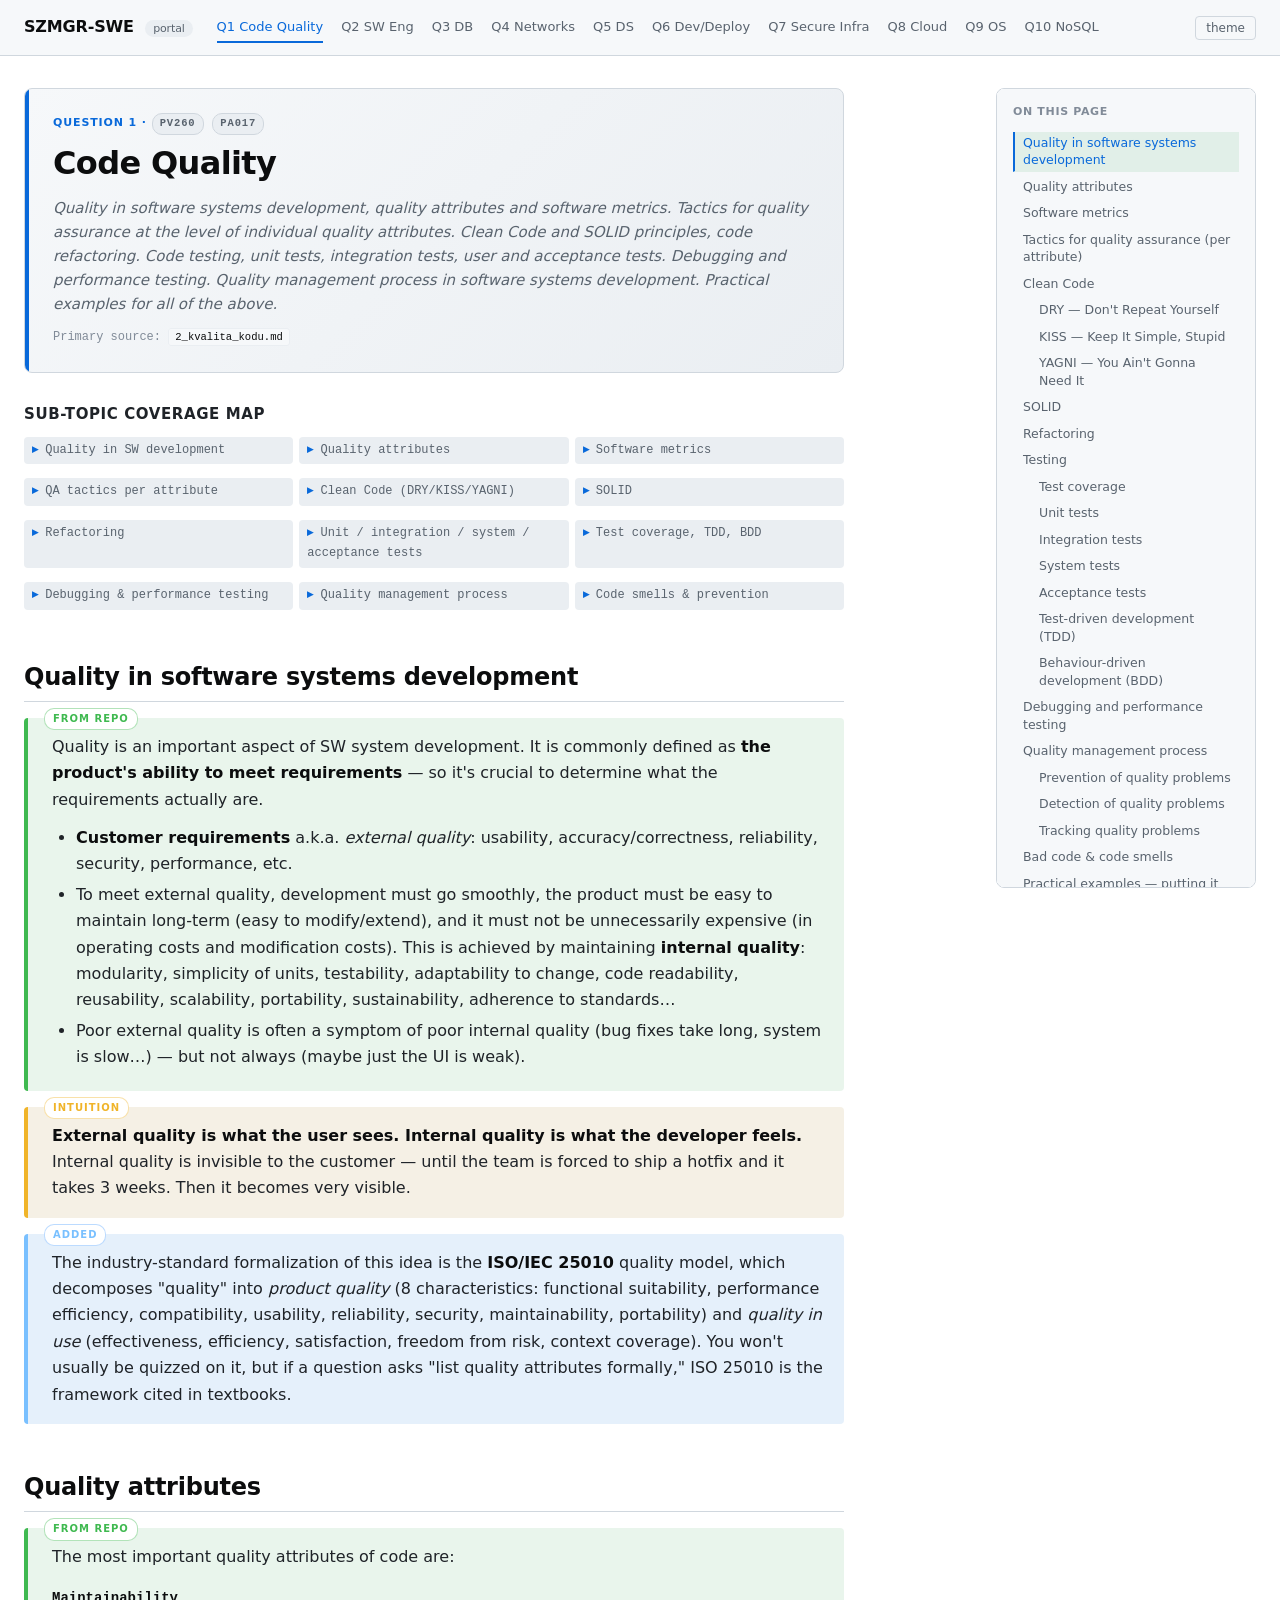
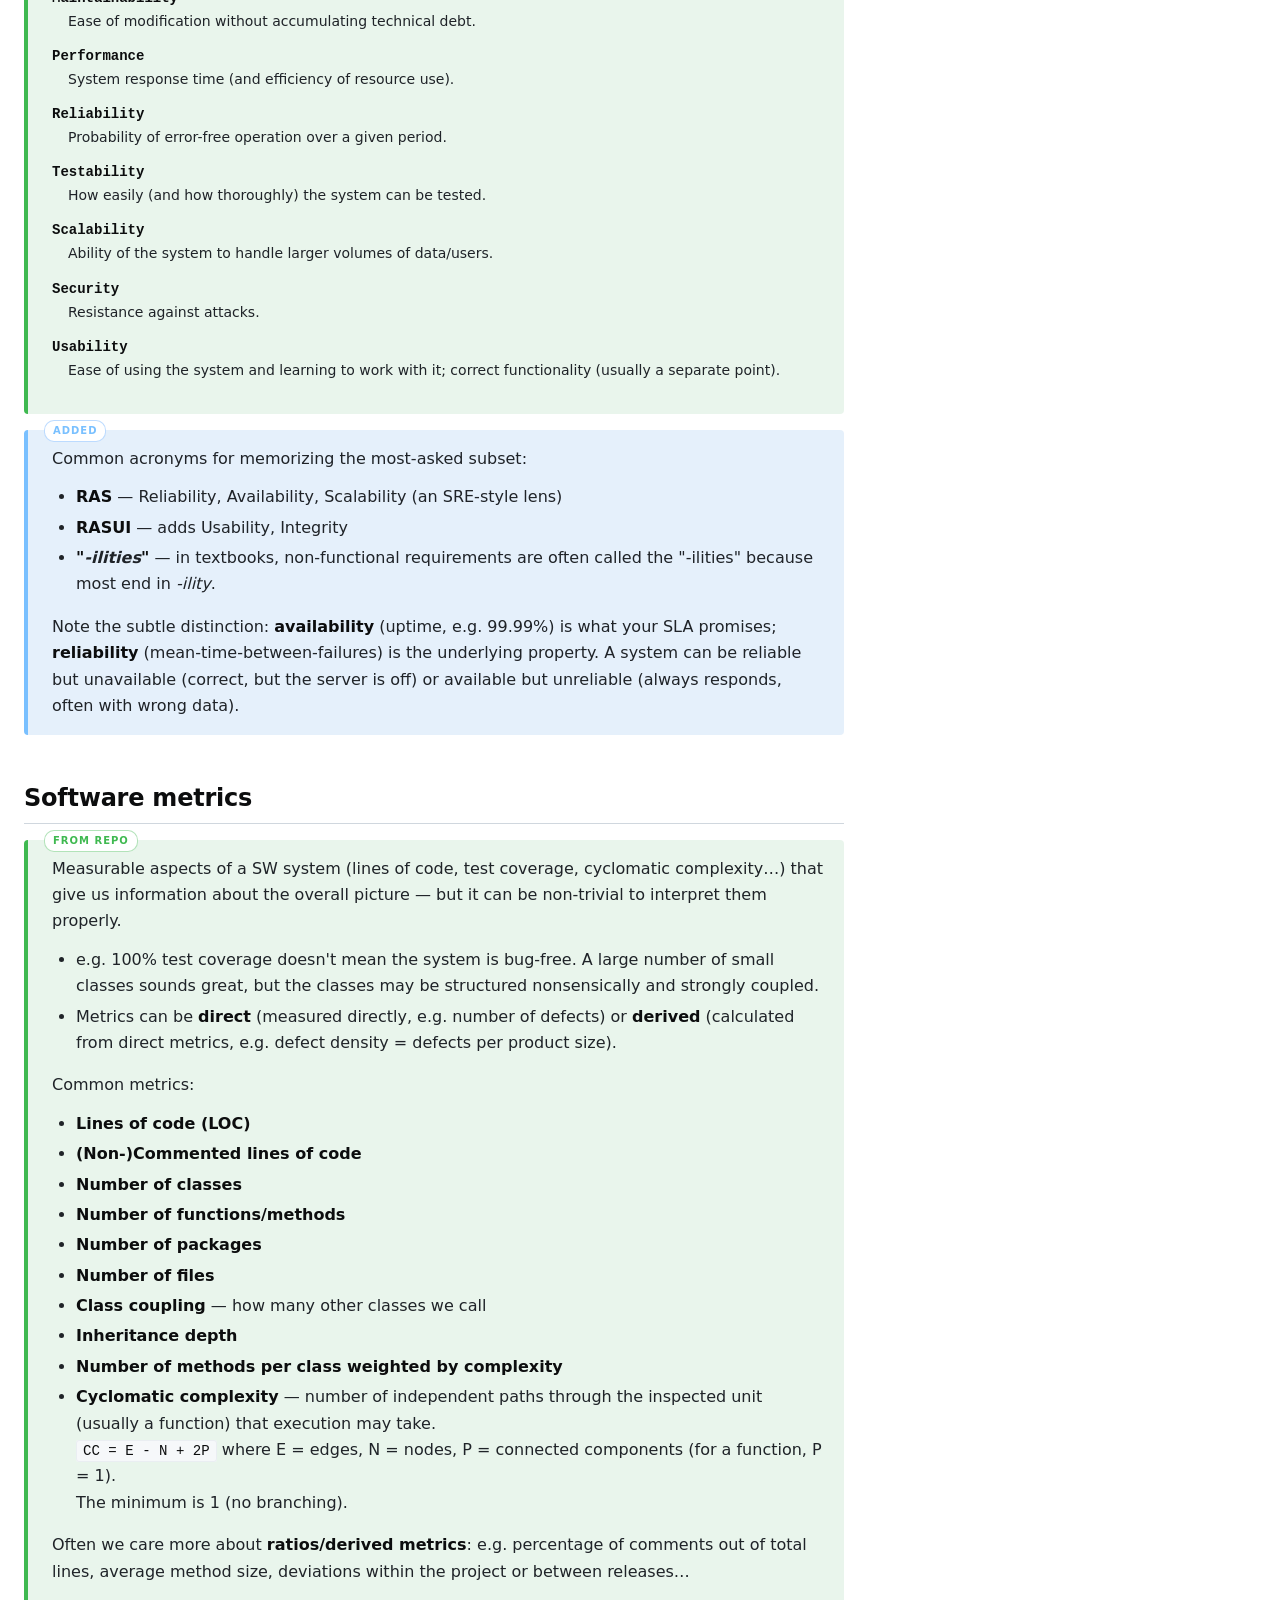
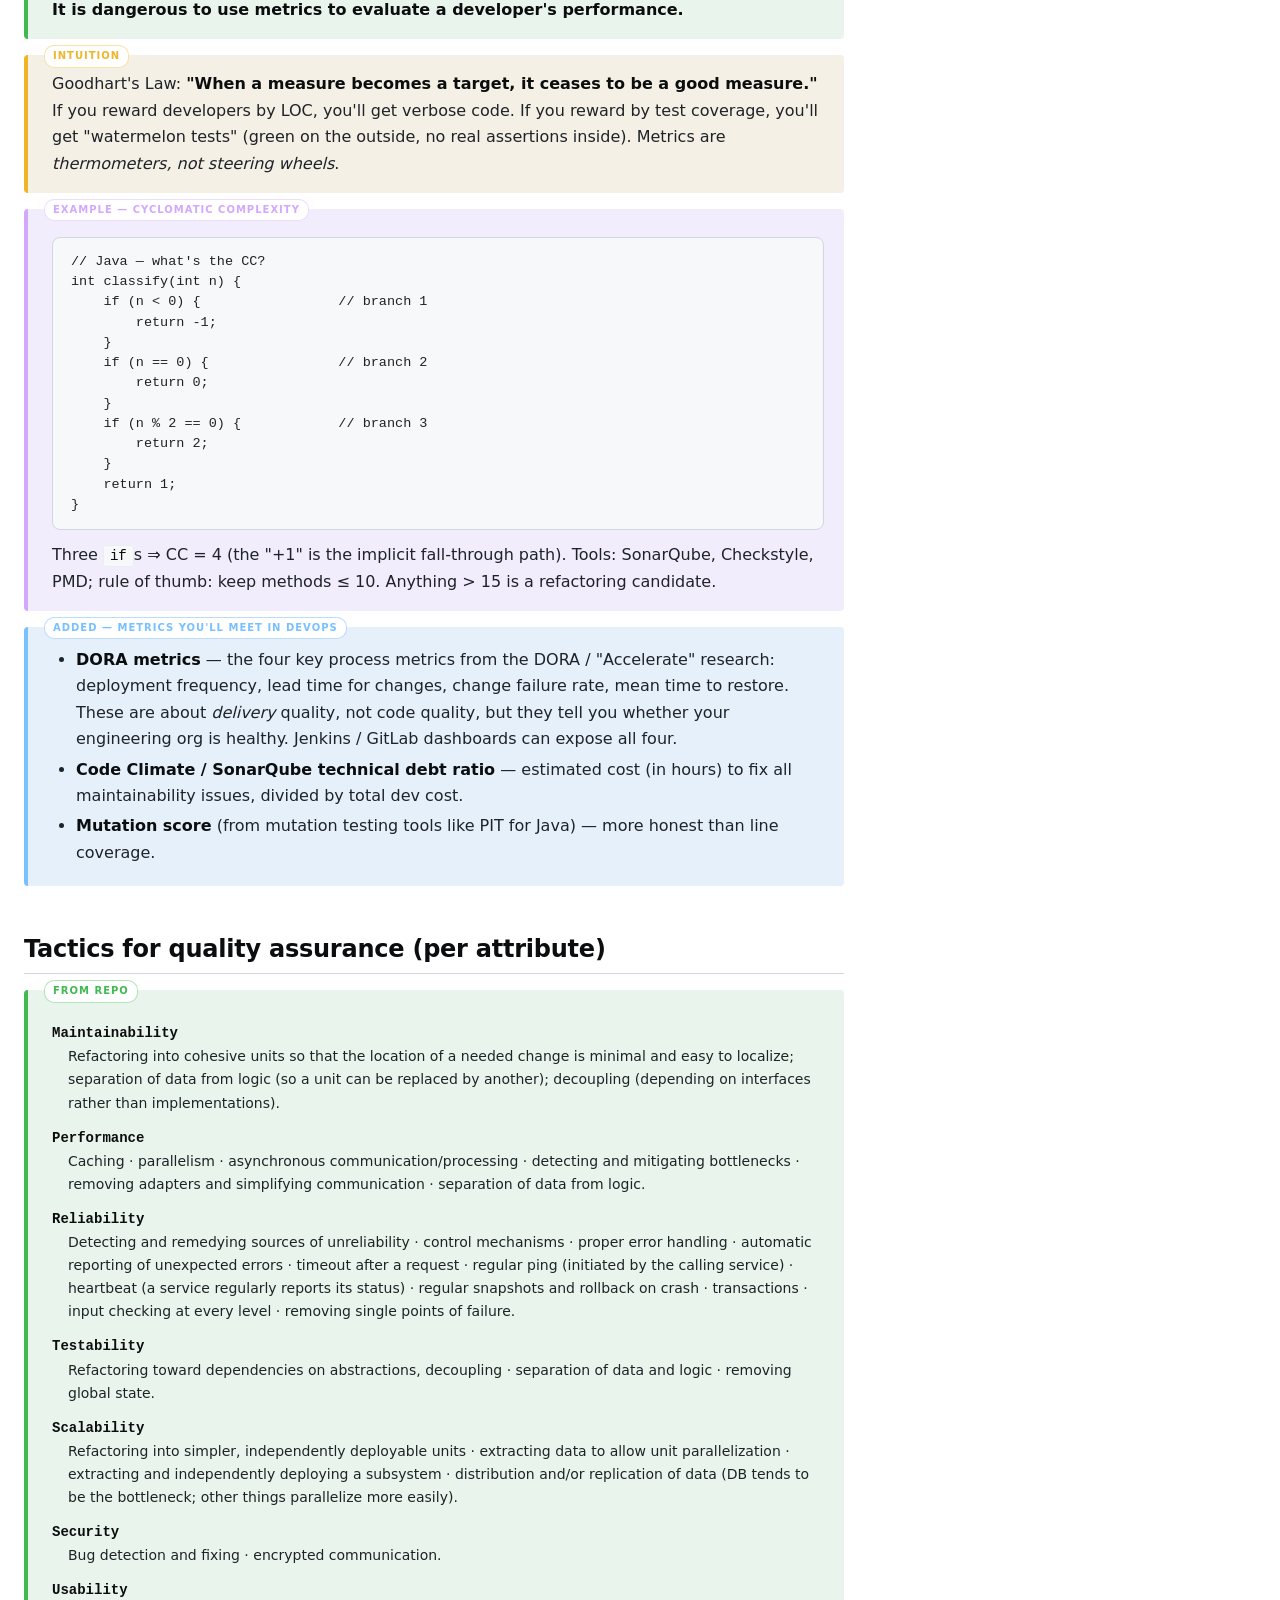
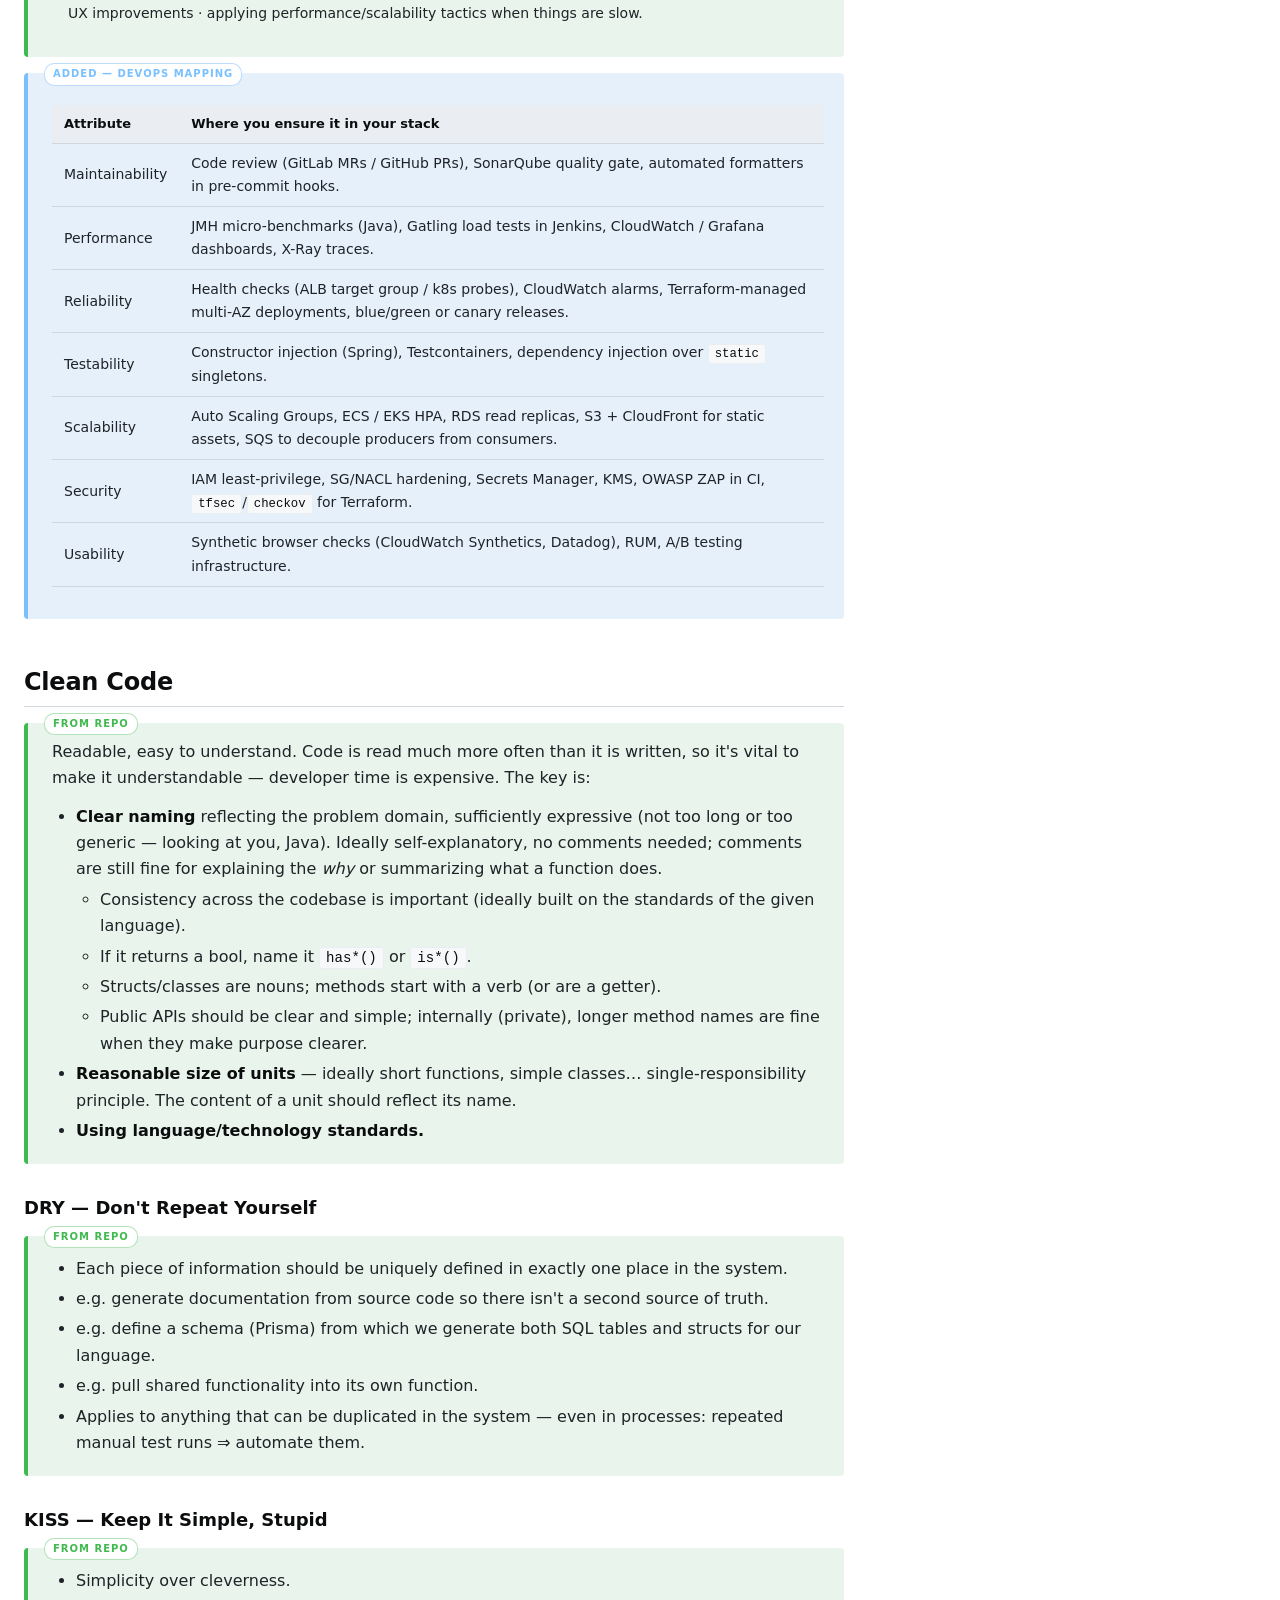
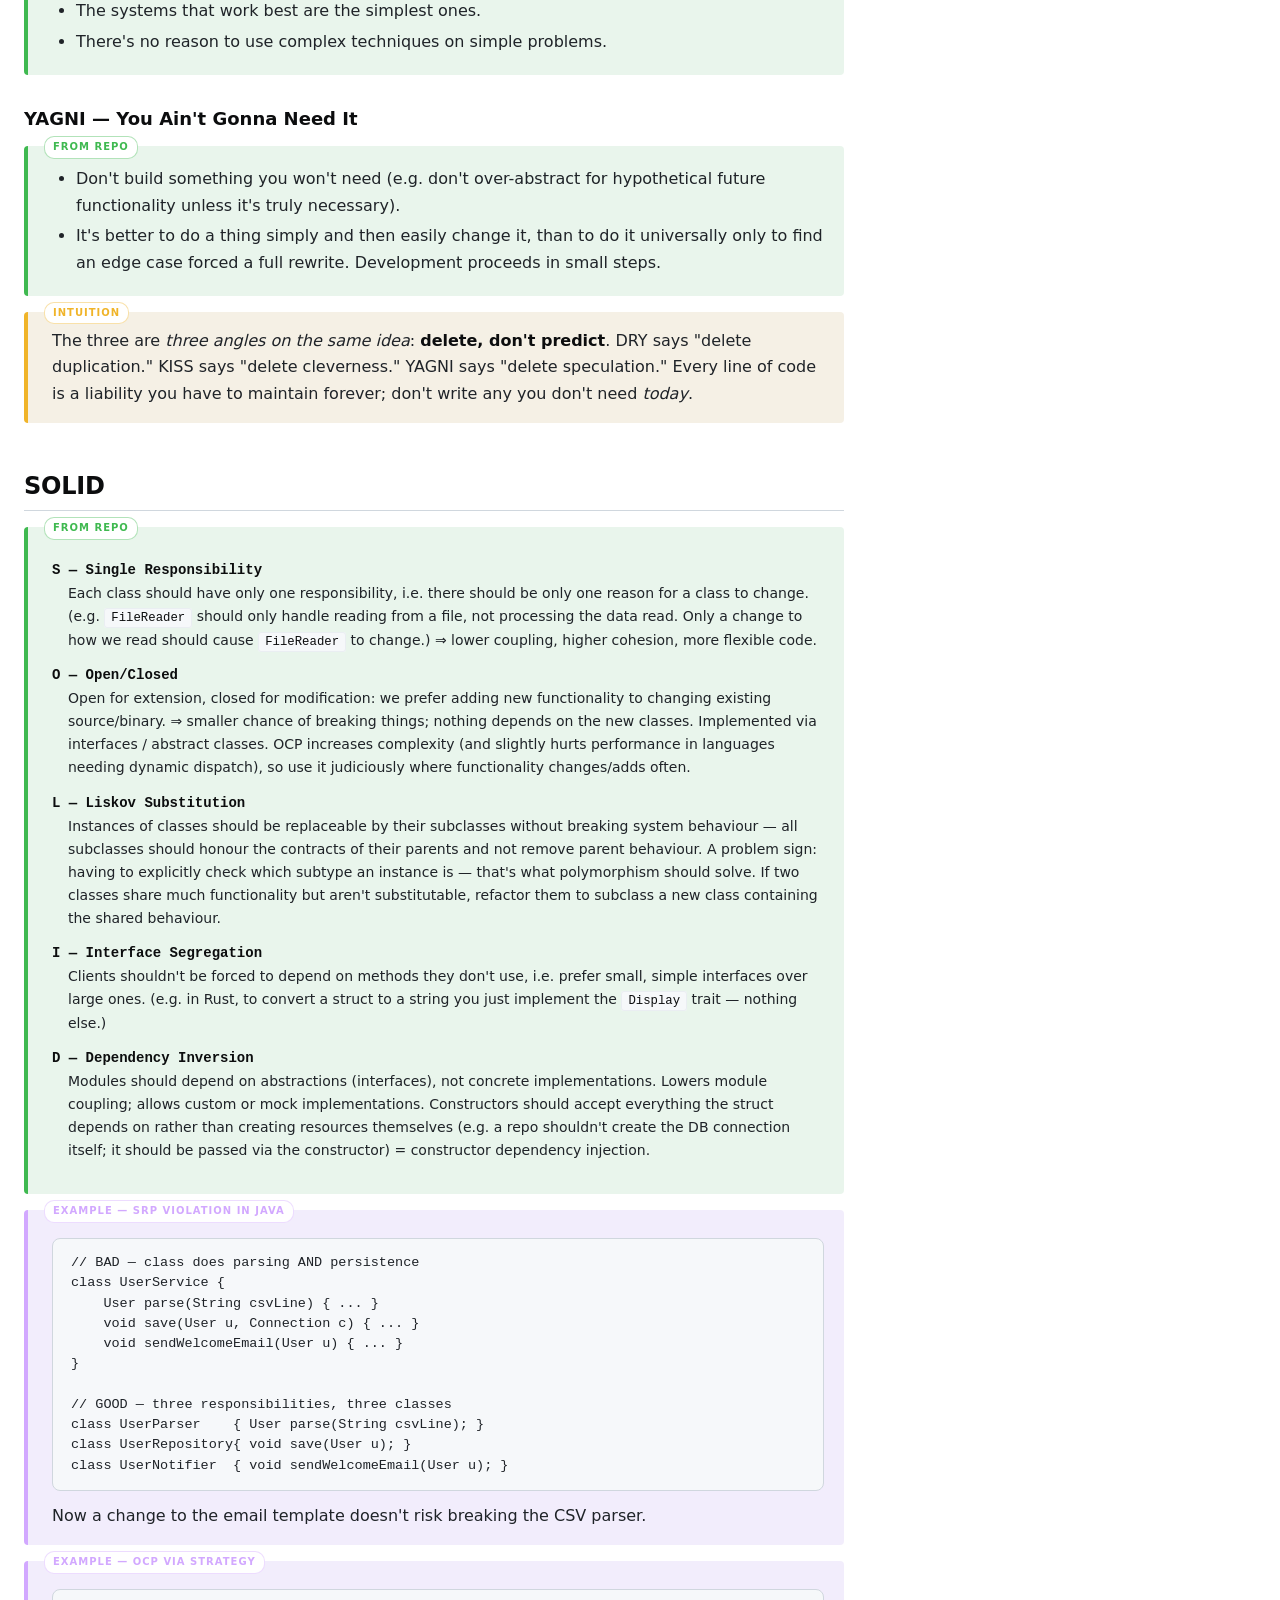
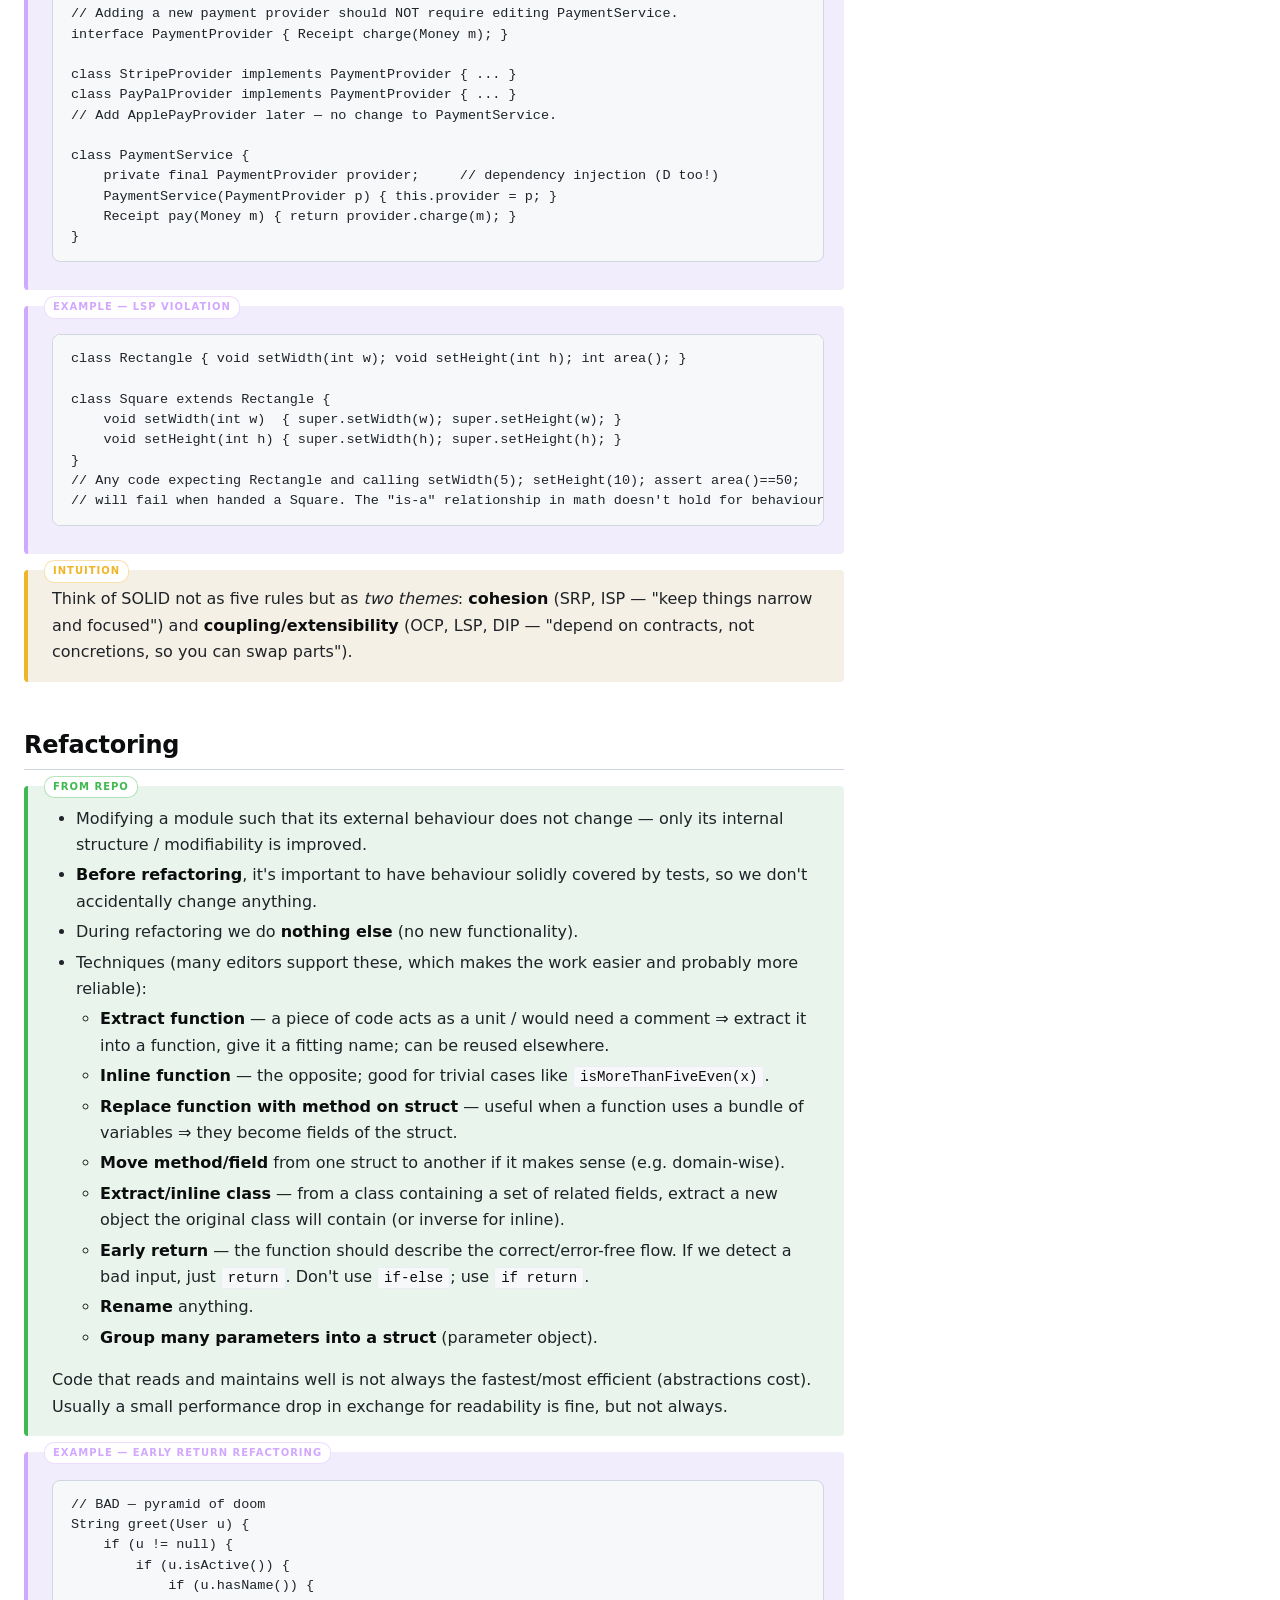
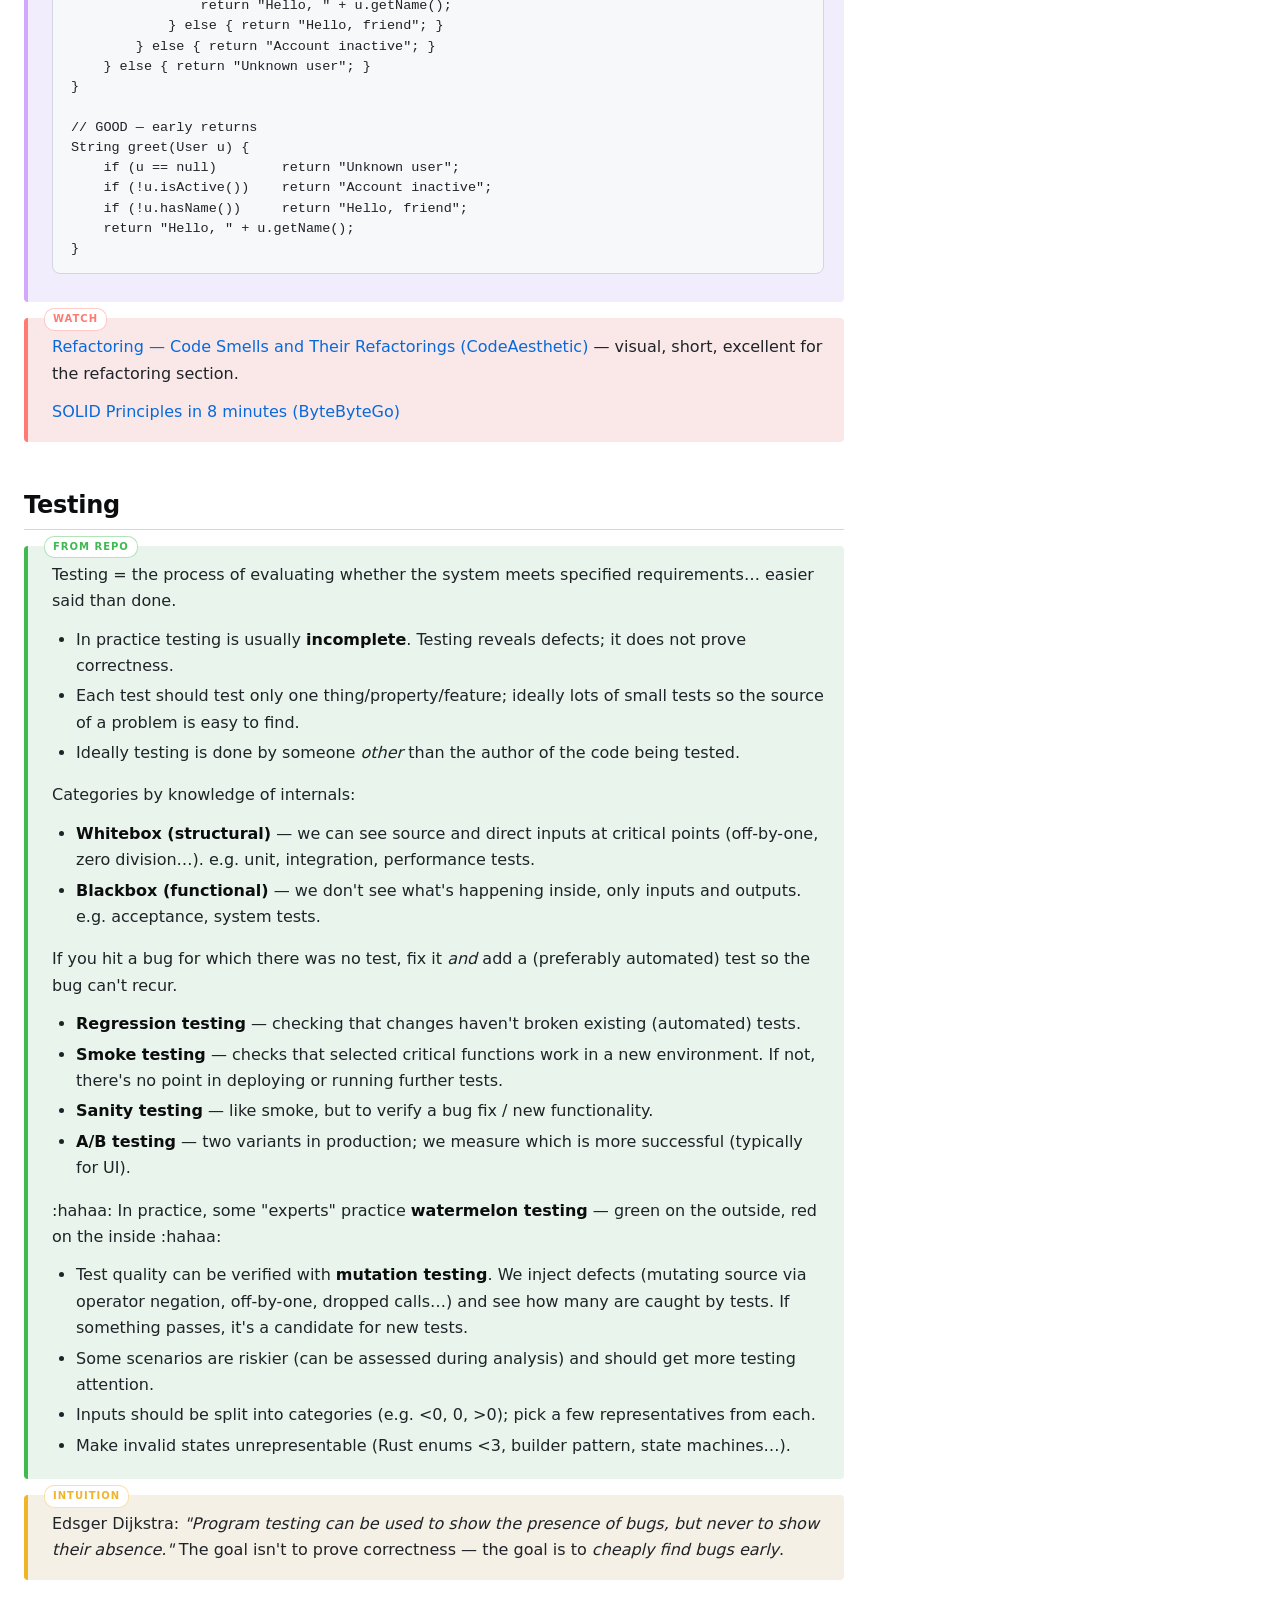
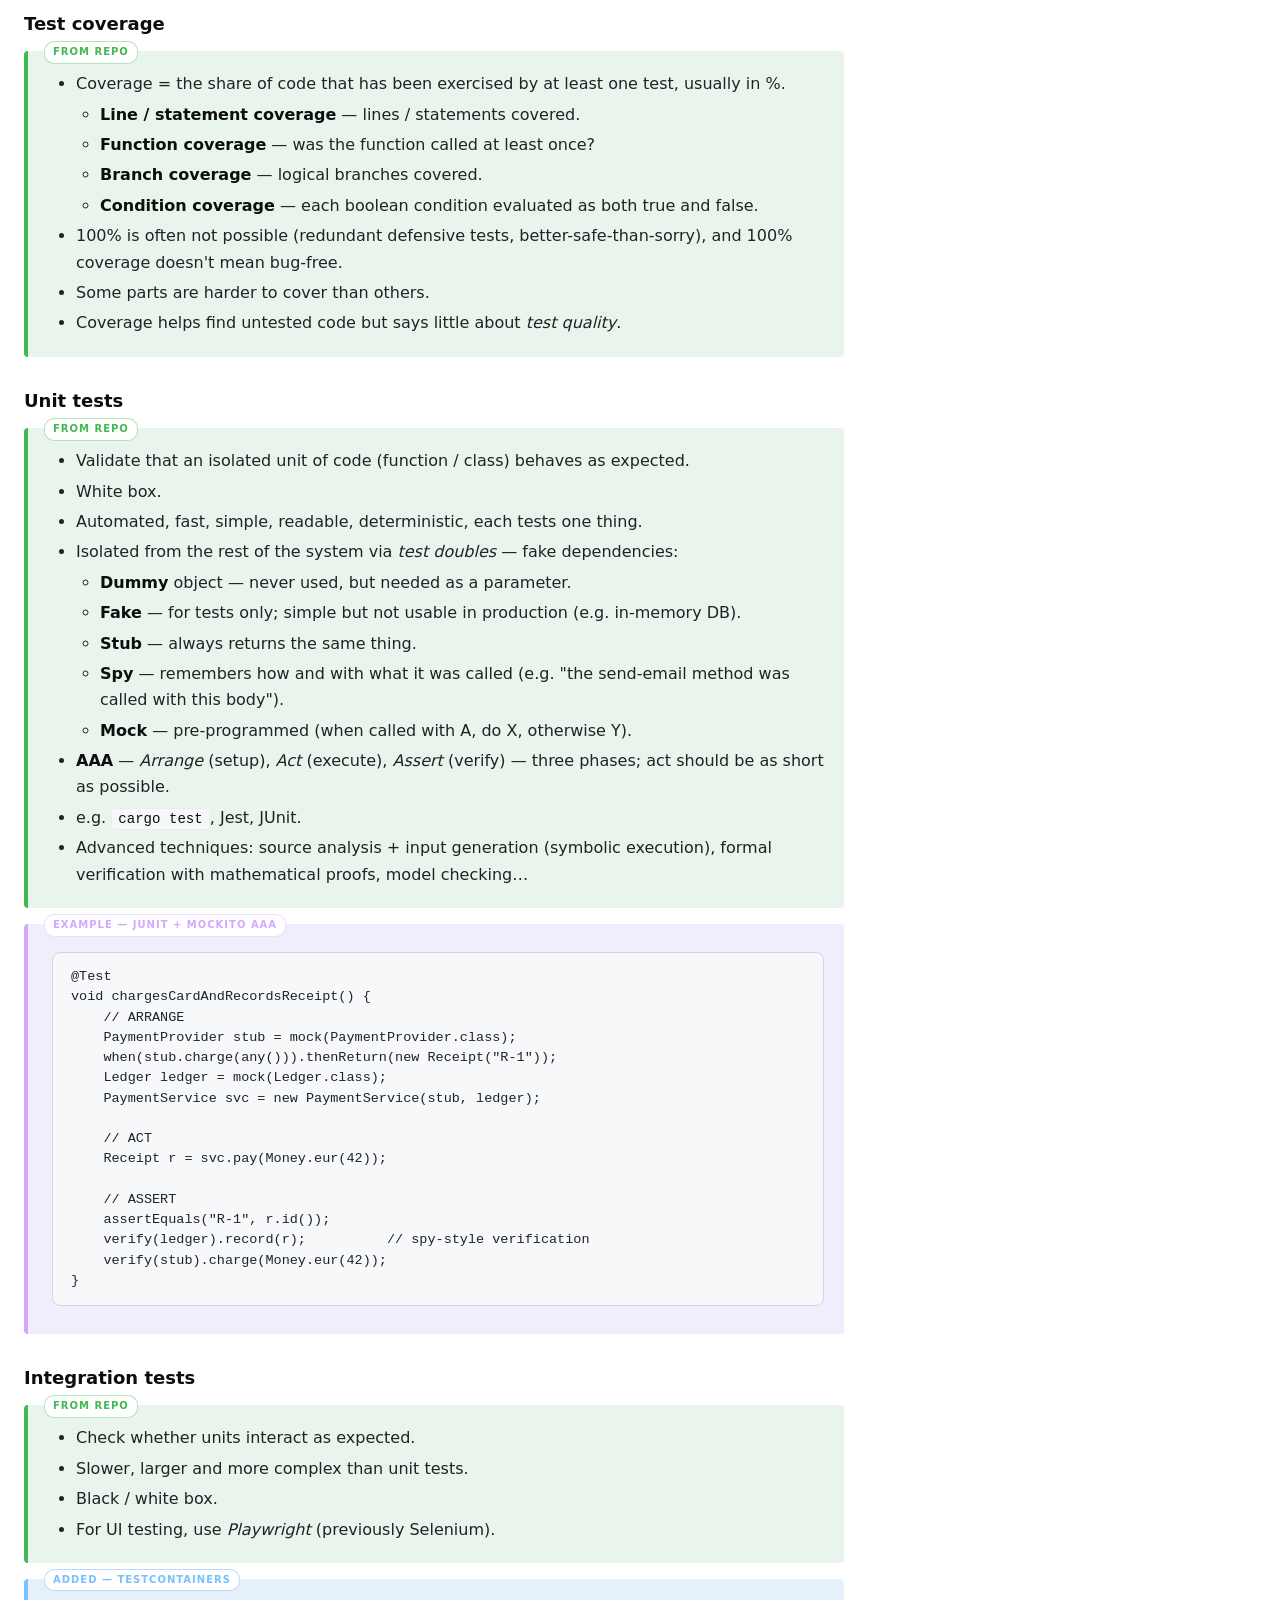
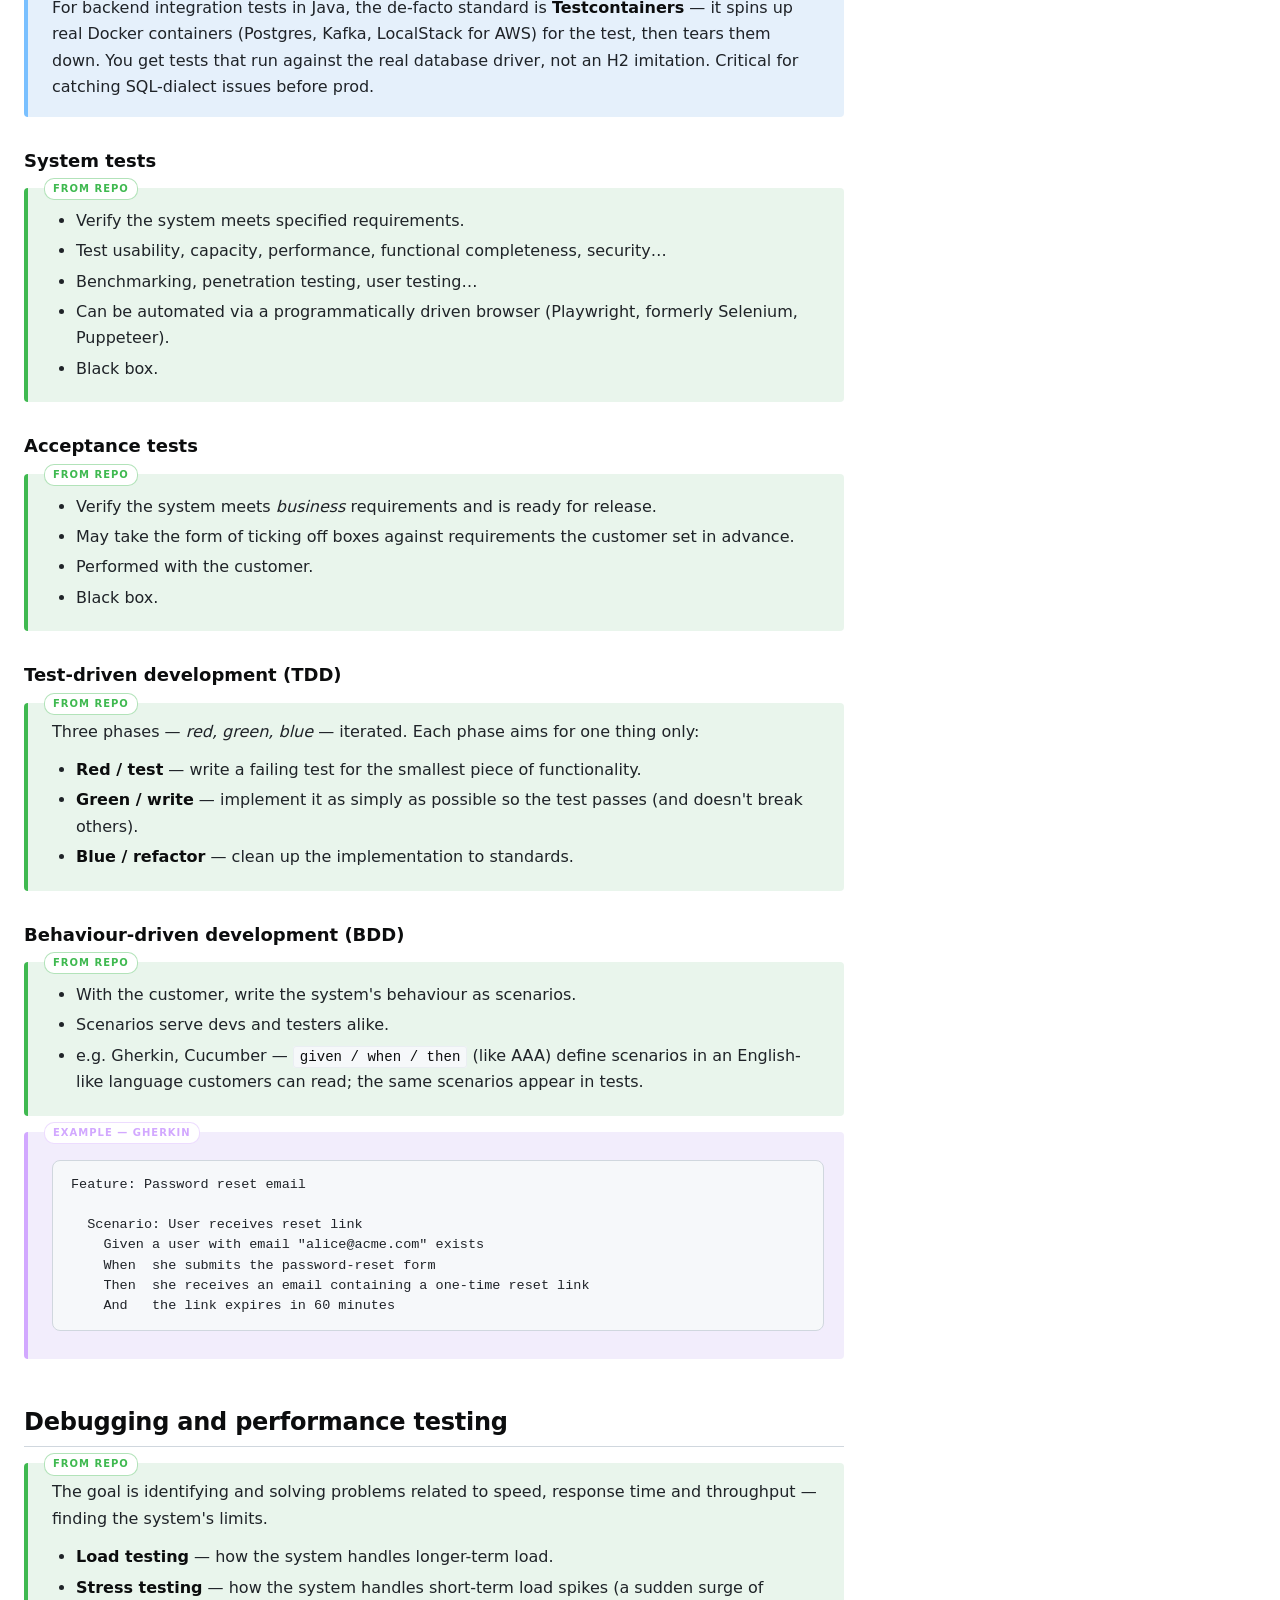
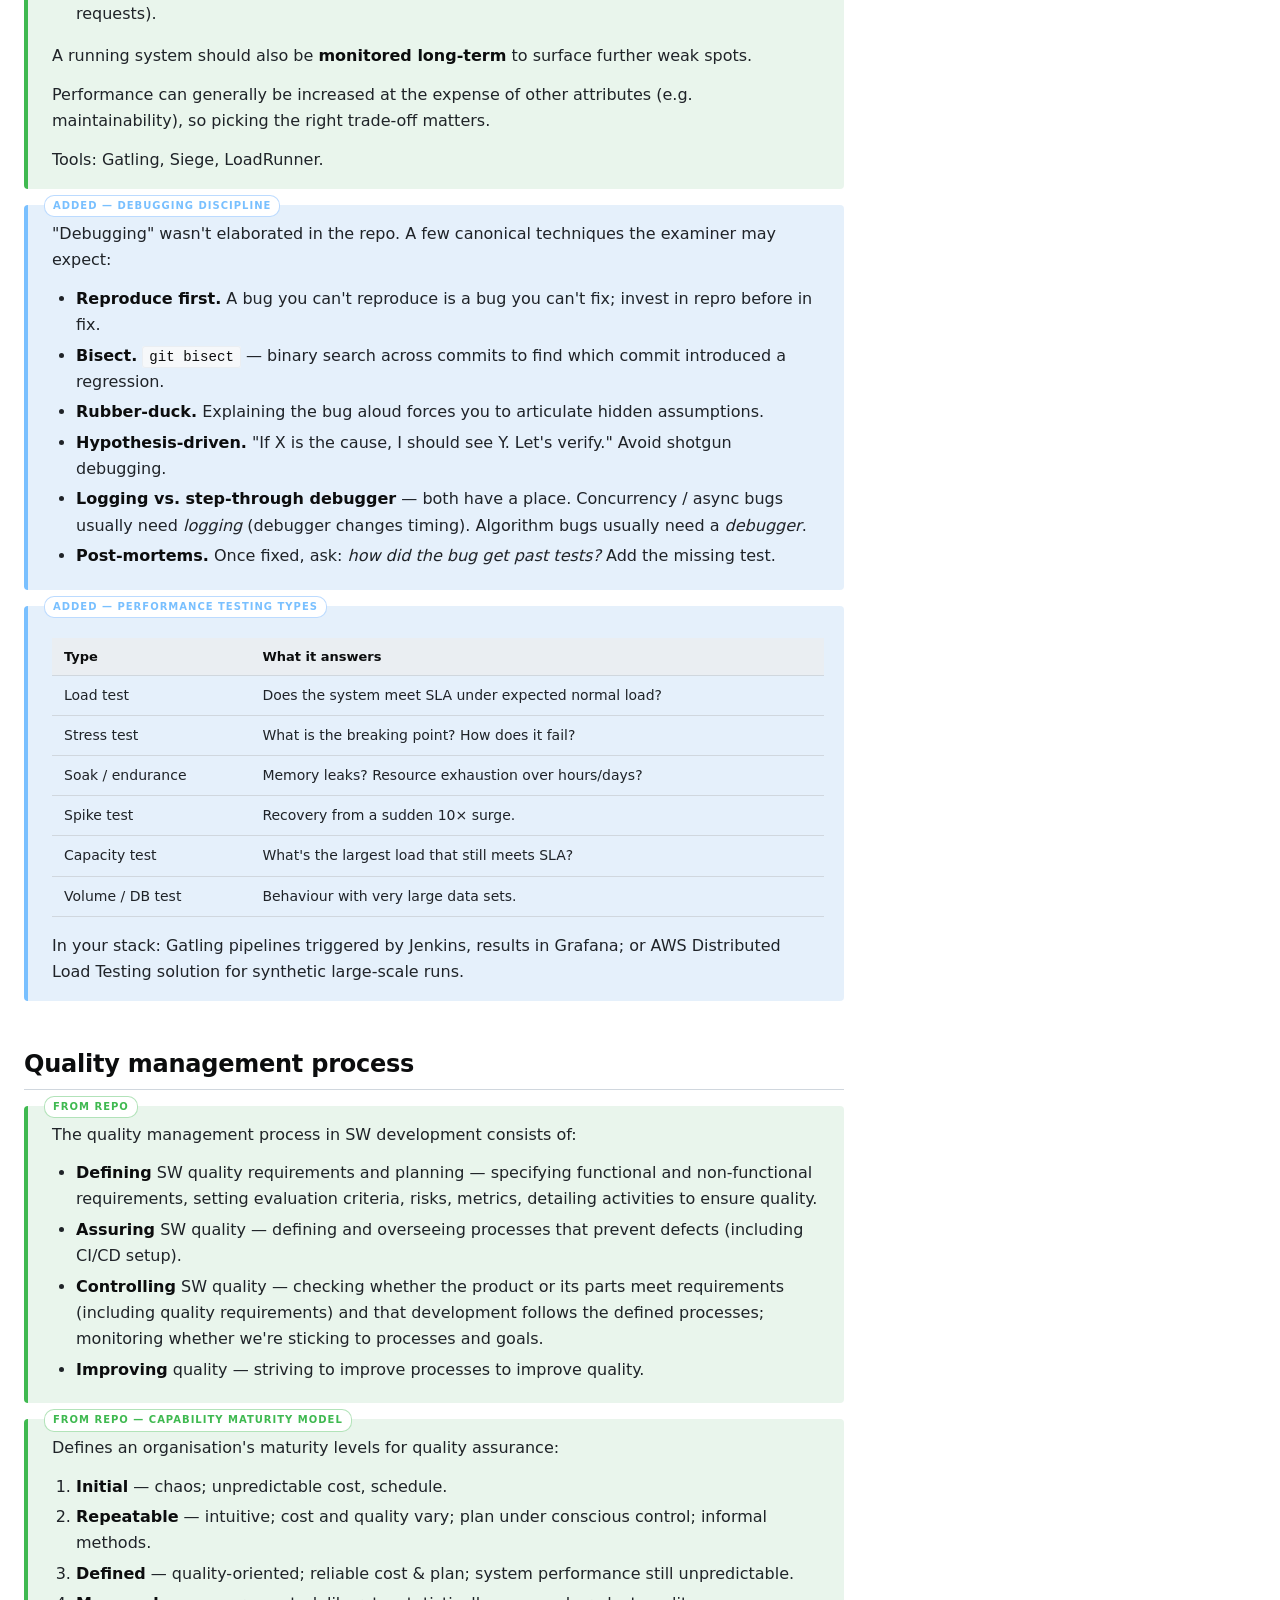
==== 01-code-quality.html @ dc1b9bb8 "Initial portal" ====
<!doctype html>
<html lang="en">
<head>
  <meta charset="utf-8">
  <meta name="viewport" content="width=device-width, initial-scale=1">
  <title>Q1 Code Quality — SZMGR-SWE Portal</title>
  <link rel="stylesheet" href="assets/style.css">
</head>
<body>

<header class="topnav">
  <div class="topnav-inner">
    <a href="index.html" class="brand">SZMGR-SWE <span class="brand-tag">portal</span></a>
    <nav>
      <a href="01-code-quality.html">Q1 Code Quality</a>
      <a href="02-software-engineering.html">Q2 SW Eng</a>
      <a href="03-databases.html">Q3 DB</a>
      <a href="04-networks.html">Q4 Networks</a>
      <a href="05-distributed-systems.html">Q5 DS</a>
      <a href="06-development-deployment.html">Q6 Dev/Deploy</a>
      <a href="07-secure-infrastructure.html">Q7 Secure Infra</a>
      <a href="08-cloud.html">Q8 Cloud</a>
      <a href="09-operating-systems.html">Q9 OS</a>
      <a href="10-nosql.html">Q10 NoSQL</a>
    </nav>
    <button class="theme-toggle" title="Toggle theme">theme</button>
  </div>
</header>

<div class="page">
<main>

<section class="q-hero">
  <div class="q-label">Question 1 &middot; <span class="course-code">PV260</span> <span class="course-code">PA017</span></div>
  <h1>Code Quality</h1>
  <p class="q-text">
    Quality in software systems development, quality attributes and software metrics.
    Tactics for quality assurance at the level of individual quality attributes.
    Clean Code and SOLID principles, code refactoring.
    Code testing, unit tests, integration tests, user and acceptance tests.
    Debugging and performance testing.
    Quality management process in software systems development.
    Practical examples for all of the above.
  </p>
  <div class="q-source">Primary source: <code>2_kvalita_kodu.md</code></div>
</section>

<h4>Sub-topic coverage map</h4>
<ul class="subtopic-list">
  <li>Quality in SW development</li>
  <li>Quality attributes</li>
  <li>Software metrics</li>
  <li>QA tactics per attribute</li>
  <li>Clean Code (DRY/KISS/YAGNI)</li>
  <li>SOLID</li>
  <li>Refactoring</li>
  <li>Unit / integration / system / acceptance tests</li>
  <li>Test coverage, TDD, BDD</li>
  <li>Debugging &amp; performance testing</li>
  <li>Quality management process</li>
  <li>Code smells &amp; prevention</li>
</ul>

<!-- ============================================ -->
<h2>Quality in software systems development</h2>

<div class="block from-repo">
  <span class="block-tag">FROM REPO</span>
  <p>Quality is an important aspect of SW system development. It is commonly defined as <strong>the product's ability to meet requirements</strong> &mdash; so it's crucial to determine what the requirements actually are.</p>
  <ul>
    <li><strong>Customer requirements</strong> a.k.a. <em>external quality</em>: usability, accuracy/correctness, reliability, security, performance, etc.</li>
    <li>To meet external quality, development must go smoothly, the product must be easy to maintain long-term (easy to modify/extend), and it must not be unnecessarily expensive (in operating costs and modification costs). This is achieved by maintaining <strong>internal quality</strong>: modularity, simplicity of units, testability, adaptability to change, code readability, reusability, scalability, portability, sustainability, adherence to standards&hellip;</li>
    <li>Poor external quality is often a symptom of poor internal quality (bug fixes take long, system is slow&hellip;) &mdash; but not always (maybe just the UI is weak).</li>
  </ul>
</div>

<div class="block intuition">
  <span class="block-tag">INTUITION</span>
  <p><strong>External quality is what the user sees. Internal quality is what the developer feels.</strong> Internal quality is invisible to the customer &mdash; until the team is forced to ship a hotfix and it takes 3 weeks. Then it becomes very visible.</p>
</div>

<div class="block added">
  <span class="block-tag">ADDED</span>
  <p>The industry-standard formalization of this idea is the <strong>ISO/IEC 25010</strong> quality model, which decomposes "quality" into <em>product quality</em> (8 characteristics: functional suitability, performance efficiency, compatibility, usability, reliability, security, maintainability, portability) and <em>quality in use</em> (effectiveness, efficiency, satisfaction, freedom from risk, context coverage). You won't usually be quizzed on it, but if a question asks "list quality attributes formally," ISO 25010 is the framework cited in textbooks.</p>
</div>

<!-- ============================================ -->
<h2>Quality attributes</h2>

<div class="block from-repo">
  <span class="block-tag">FROM REPO</span>
  <p>The most important quality attributes of code are:</p>
  <dl class="def-list">
    <dt>Maintainability</dt>
    <dd>Ease of modification without accumulating technical debt.</dd>
    <dt>Performance</dt>
    <dd>System response time (and efficiency of resource use).</dd>
    <dt>Reliability</dt>
    <dd>Probability of error-free operation over a given period.</dd>
    <dt>Testability</dt>
    <dd>How easily (and how thoroughly) the system can be tested.</dd>
    <dt>Scalability</dt>
    <dd>Ability of the system to handle larger volumes of data/users.</dd>
    <dt>Security</dt>
    <dd>Resistance against attacks.</dd>
    <dt>Usability</dt>
    <dd>Ease of using the system and learning to work with it; correct functionality (usually a separate point).</dd>
  </dl>
</div>

<div class="block added">
  <span class="block-tag">ADDED</span>
  <p>Common acronyms for memorizing the most-asked subset:</p>
  <ul>
    <li><strong>RAS</strong> &mdash; Reliability, Availability, Scalability (an SRE-style lens)</li>
    <li><strong>RASUI</strong> &mdash; adds Usability, Integrity</li>
    <li><strong>"<em>-ilities</em>"</strong> &mdash; in textbooks, non-functional requirements are often called the "-ilities" because most end in <em>-ility</em>.</li>
  </ul>
  <p>Note the subtle distinction: <strong>availability</strong> (uptime, e.g. 99.99%) is what your SLA promises; <strong>reliability</strong> (mean-time-between-failures) is the underlying property. A system can be reliable but unavailable (correct, but the server is off) or available but unreliable (always responds, often with wrong data).</p>
</div>

<!-- ============================================ -->
<h2>Software metrics</h2>

<div class="block from-repo">
  <span class="block-tag">FROM REPO</span>
  <p>Measurable aspects of a SW system (lines of code, test coverage, cyclomatic complexity&hellip;) that give us information about the overall picture &mdash; but it can be non-trivial to interpret them properly.</p>
  <ul>
    <li>e.g. 100% test coverage doesn't mean the system is bug-free. A large number of small classes sounds great, but the classes may be structured nonsensically and strongly coupled.</li>
    <li>Metrics can be <strong>direct</strong> (measured directly, e.g. number of defects) or <strong>derived</strong> (calculated from direct metrics, e.g. defect density = defects per product size).</li>
  </ul>
  <p>Common metrics:</p>
  <ul>
    <li><strong>Lines of code (LOC)</strong></li>
    <li><strong>(Non-)Commented lines of code</strong></li>
    <li><strong>Number of classes</strong></li>
    <li><strong>Number of functions/methods</strong></li>
    <li><strong>Number of packages</strong></li>
    <li><strong>Number of files</strong></li>
    <li><strong>Class coupling</strong> &mdash; how many other classes we call</li>
    <li><strong>Inheritance depth</strong></li>
    <li><strong>Number of methods per class weighted by complexity</strong></li>
    <li><strong>Cyclomatic complexity</strong> &mdash; number of independent paths through the inspected unit (usually a function) that execution may take.<br>
      <code>CC = E - N + 2P</code> where E = edges, N = nodes, P = connected components (for a function, P = 1).<br>
      The minimum is 1 (no branching).</li>
  </ul>
  <p>Often we care more about <strong>ratios/derived metrics</strong>: e.g. percentage of comments out of total lines, average method size, deviations within the project or between releases&hellip;</p>
  <p><strong>It is dangerous to use metrics to evaluate a developer's performance.</strong></p>
</div>

<div class="block intuition">
  <span class="block-tag">INTUITION</span>
  <p>Goodhart's Law: <strong>"When a measure becomes a target, it ceases to be a good measure."</strong> If you reward developers by LOC, you'll get verbose code. If you reward by test coverage, you'll get "watermelon tests" (green on the outside, no real assertions inside). Metrics are <em>thermometers, not steering wheels</em>.</p>
</div>

<div class="block example">
  <span class="block-tag">EXAMPLE — cyclomatic complexity</span>
<pre><code>// Java — what's the CC?
int classify(int n) {
    if (n &lt; 0) {                 // branch 1
        return -1;
    }
    if (n == 0) {                // branch 2
        return 0;
    }
    if (n % 2 == 0) {            // branch 3
        return 2;
    }
    return 1;
}
</code></pre>
  <p>Three <code>if</code>s &rArr; CC = 4 (the "+1" is the implicit fall-through path). Tools: SonarQube, Checkstyle, PMD; rule of thumb: keep methods &le; 10. Anything &gt; 15 is a refactoring candidate.</p>
</div>

<div class="block added">
  <span class="block-tag">ADDED — metrics you'll meet in DevOps</span>
  <ul>
    <li><strong>DORA metrics</strong> &mdash; the four key process metrics from the DORA / "Accelerate" research: deployment frequency, lead time for changes, change failure rate, mean time to restore. These are about <em>delivery</em> quality, not code quality, but they tell you whether your engineering org is healthy. Jenkins / GitLab dashboards can expose all four.</li>
    <li><strong>Code Climate / SonarQube technical debt ratio</strong> &mdash; estimated cost (in hours) to fix all maintainability issues, divided by total dev cost.</li>
    <li><strong>Mutation score</strong> (from mutation testing tools like PIT for Java) &mdash; more honest than line coverage.</li>
  </ul>
</div>

<!-- ============================================ -->
<h2>Tactics for quality assurance (per attribute)</h2>

<div class="block from-repo">
  <span class="block-tag">FROM REPO</span>
  <dl class="def-list">
    <dt>Maintainability</dt>
    <dd>Refactoring into cohesive units so that the location of a needed change is minimal and easy to localize; separation of data from logic (so a unit can be replaced by another); decoupling (depending on interfaces rather than implementations).</dd>

    <dt>Performance</dt>
    <dd>
      Caching · parallelism · asynchronous communication/processing · detecting and mitigating bottlenecks · removing adapters and simplifying communication · separation of data from logic.
    </dd>

    <dt>Reliability</dt>
    <dd>
      Detecting and remedying sources of unreliability · control mechanisms · proper error handling · automatic reporting of unexpected errors · timeout after a request · regular ping (initiated by the calling service) · heartbeat (a service regularly reports its status) · regular snapshots and rollback on crash · transactions · input checking at every level · removing single points of failure.
    </dd>

    <dt>Testability</dt>
    <dd>
      Refactoring toward dependencies on abstractions, decoupling · separation of data and logic · removing global state.
    </dd>

    <dt>Scalability</dt>
    <dd>
      Refactoring into simpler, independently deployable units · extracting data to allow unit parallelization · extracting and independently deploying a subsystem · distribution and/or replication of data (DB tends to be the bottleneck; other things parallelize more easily).
    </dd>

    <dt>Security</dt>
    <dd>Bug detection and fixing · encrypted communication.</dd>

    <dt>Usability</dt>
    <dd>UX improvements · applying performance/scalability tactics when things are slow.</dd>
  </dl>
</div>

<div class="block added">
  <span class="block-tag">ADDED — DevOps mapping</span>
  <table>
    <thead><tr><th>Attribute</th><th>Where you ensure it in your stack</th></tr></thead>
    <tbody>
      <tr><td>Maintainability</td><td>Code review (GitLab MRs / GitHub PRs), SonarQube quality gate, automated formatters in pre-commit hooks.</td></tr>
      <tr><td>Performance</td><td>JMH micro-benchmarks (Java), Gatling load tests in Jenkins, CloudWatch / Grafana dashboards, X-Ray traces.</td></tr>
      <tr><td>Reliability</td><td>Health checks (ALB target group / k8s probes), CloudWatch alarms, Terraform-managed multi-AZ deployments, blue/green or canary releases.</td></tr>
      <tr><td>Testability</td><td>Constructor injection (Spring), Testcontainers, dependency injection over <code>static</code> singletons.</td></tr>
      <tr><td>Scalability</td><td>Auto Scaling Groups, ECS / EKS HPA, RDS read replicas, S3 + CloudFront for static assets, SQS to decouple producers from consumers.</td></tr>
      <tr><td>Security</td><td>IAM least-privilege, SG/NACL hardening, Secrets Manager, KMS, OWASP ZAP in CI, <code>tfsec</code>/<code>checkov</code> for Terraform.</td></tr>
      <tr><td>Usability</td><td>Synthetic browser checks (CloudWatch Synthetics, Datadog), RUM, A/B testing infrastructure.</td></tr>
    </tbody>
  </table>
</div>

<!-- ============================================ -->
<h2>Clean Code</h2>

<div class="block from-repo">
  <span class="block-tag">FROM REPO</span>
  <p>Readable, easy to understand. Code is read much more often than it is written, so it's vital to make it understandable &mdash; developer time is expensive. The key is:</p>
  <ul>
    <li><strong>Clear naming</strong> reflecting the problem domain, sufficiently expressive (not too long or too generic &mdash; looking at you, Java). Ideally self-explanatory, no comments needed; comments are still fine for explaining the <em>why</em> or summarizing what a function does.
      <ul>
        <li>Consistency across the codebase is important (ideally built on the standards of the given language).</li>
        <li>If it returns a bool, name it <code>has*()</code> or <code>is*()</code>.</li>
        <li>Structs/classes are nouns; methods start with a verb (or are a getter).</li>
        <li>Public APIs should be clear and simple; internally (private), longer method names are fine when they make purpose clearer.</li>
      </ul>
    </li>
    <li><strong>Reasonable size of units</strong> &mdash; ideally short functions, simple classes&hellip; single-responsibility principle. The content of a unit should reflect its name.</li>
    <li><strong>Using language/technology standards.</strong></li>
  </ul>
</div>

<h3>DRY — Don't Repeat Yourself</h3>

<div class="block from-repo">
  <span class="block-tag">FROM REPO</span>
  <ul>
    <li>Each piece of information should be uniquely defined in exactly one place in the system.</li>
    <li>e.g. generate documentation from source code so there isn't a second source of truth.</li>
    <li>e.g. define a schema (Prisma) from which we generate both SQL tables and structs for our language.</li>
    <li>e.g. pull shared functionality into its own function.</li>
    <li>Applies to anything that can be duplicated in the system &mdash; even in processes: repeated manual test runs ⇒ automate them.</li>
  </ul>
</div>

<h3>KISS — Keep It Simple, Stupid</h3>

<div class="block from-repo">
  <span class="block-tag">FROM REPO</span>
  <ul>
    <li>Simplicity over cleverness.</li>
    <li>The systems that work best are the simplest ones.</li>
    <li>There's no reason to use complex techniques on simple problems.</li>
  </ul>
</div>

<h3>YAGNI — You Ain't Gonna Need It</h3>

<div class="block from-repo">
  <span class="block-tag">FROM REPO</span>
  <ul>
    <li>Don't build something you won't need (e.g. don't over-abstract for hypothetical future functionality unless it's truly necessary).</li>
    <li>It's better to do a thing simply and then easily change it, than to do it universally only to find an edge case forced a full rewrite. Development proceeds in small steps.</li>
  </ul>
</div>

<div class="block intuition">
  <span class="block-tag">INTUITION</span>
  <p>The three are <em>three angles on the same idea</em>: <strong>delete, don't predict</strong>. DRY says "delete duplication." KISS says "delete cleverness." YAGNI says "delete speculation." Every line of code is a liability you have to maintain forever; don't write any you don't need <em>today</em>.</p>
</div>

<!-- ============================================ -->
<h2>SOLID</h2>

<div class="block from-repo">
  <span class="block-tag">FROM REPO</span>
  <dl class="def-list">
    <dt>S — Single Responsibility</dt>
    <dd>Each class should have only one responsibility, i.e. there should be only one reason for a class to change. (e.g. <code>FileReader</code> should only handle reading from a file, not processing the data read. Only a change to how we read should cause <code>FileReader</code> to change.) ⇒ lower coupling, higher cohesion, more flexible code.</dd>

    <dt>O — Open/Closed</dt>
    <dd>Open for extension, closed for modification: we prefer adding new functionality to changing existing source/binary. ⇒ smaller chance of breaking things; nothing depends on the new classes. Implemented via interfaces / abstract classes. OCP increases complexity (and slightly hurts performance in languages needing dynamic dispatch), so use it judiciously where functionality changes/adds often.</dd>

    <dt>L — Liskov Substitution</dt>
    <dd>Instances of classes should be replaceable by their subclasses without breaking system behaviour &mdash; all subclasses should honour the contracts of their parents and not remove parent behaviour. A problem sign: having to explicitly check which subtype an instance is &mdash; that's what polymorphism should solve. If two classes share much functionality but aren't substitutable, refactor them to subclass a new class containing the shared behaviour.</dd>

    <dt>I — Interface Segregation</dt>
    <dd>Clients shouldn't be forced to depend on methods they don't use, i.e. prefer small, simple interfaces over large ones. (e.g. in Rust, to convert a struct to a string you just implement the <code>Display</code> trait &mdash; nothing else.)</dd>

    <dt>D — Dependency Inversion</dt>
    <dd>Modules should depend on abstractions (interfaces), not concrete implementations. Lowers module coupling; allows custom or mock implementations. Constructors should accept everything the struct depends on rather than creating resources themselves (e.g. a repo shouldn't create the DB connection itself; it should be passed via the constructor) = constructor dependency injection.</dd>
  </dl>
</div>

<div class="block example">
  <span class="block-tag">EXAMPLE — SRP violation in Java</span>
<pre><code>// BAD — class does parsing AND persistence
class UserService {
    User parse(String csvLine) { ... }
    void save(User u, Connection c) { ... }
    void sendWelcomeEmail(User u) { ... }
}

// GOOD — three responsibilities, three classes
class UserParser    { User parse(String csvLine); }
class UserRepository{ void save(User u); }
class UserNotifier  { void sendWelcomeEmail(User u); }
</code></pre>
  <p>Now a change to the email template doesn't risk breaking the CSV parser.</p>
</div>

<div class="block example">
  <span class="block-tag">EXAMPLE — OCP via Strategy</span>
<pre><code>// Adding a new payment provider should NOT require editing PaymentService.
interface PaymentProvider { Receipt charge(Money m); }

class StripeProvider implements PaymentProvider { ... }
class PayPalProvider implements PaymentProvider { ... }
// Add ApplePayProvider later — no change to PaymentService.

class PaymentService {
    private final PaymentProvider provider;     // dependency injection (D too!)
    PaymentService(PaymentProvider p) { this.provider = p; }
    Receipt pay(Money m) { return provider.charge(m); }
}
</code></pre>
</div>

<div class="block example">
  <span class="block-tag">EXAMPLE — LSP violation</span>
<pre><code>class Rectangle { void setWidth(int w); void setHeight(int h); int area(); }

class Square extends Rectangle {
    void setWidth(int w)  { super.setWidth(w); super.setHeight(w); }
    void setHeight(int h) { super.setWidth(h); super.setHeight(h); }
}
// Any code expecting Rectangle and calling setWidth(5); setHeight(10); assert area()==50;
// will fail when handed a Square. The "is-a" relationship in math doesn't hold for behaviour.
</code></pre>
</div>

<div class="block intuition">
  <span class="block-tag">INTUITION</span>
  <p>Think of SOLID not as five rules but as <em>two themes</em>: <strong>cohesion</strong> (SRP, ISP &mdash; "keep things narrow and focused") and <strong>coupling/extensibility</strong> (OCP, LSP, DIP &mdash; "depend on contracts, not concretions, so you can swap parts").</p>
</div>

<!-- ============================================ -->
<h2>Refactoring</h2>

<div class="block from-repo">
  <span class="block-tag">FROM REPO</span>
  <ul>
    <li>Modifying a module such that its external behaviour does not change &mdash; only its internal structure / modifiability is improved.</li>
    <li><strong>Before refactoring</strong>, it's important to have behaviour solidly covered by tests, so we don't accidentally change anything.</li>
    <li>During refactoring we do <strong>nothing else</strong> (no new functionality).</li>
    <li>Techniques (many editors support these, which makes the work easier and probably more reliable):
      <ul>
        <li><strong>Extract function</strong> &mdash; a piece of code acts as a unit / would need a comment ⇒ extract it into a function, give it a fitting name; can be reused elsewhere.</li>
        <li><strong>Inline function</strong> &mdash; the opposite; good for trivial cases like <code>isMoreThanFiveEven(x)</code>.</li>
        <li><strong>Replace function with method on struct</strong> &mdash; useful when a function uses a bundle of variables ⇒ they become fields of the struct.</li>
        <li><strong>Move method/field</strong> from one struct to another if it makes sense (e.g. domain-wise).</li>
        <li><strong>Extract/inline class</strong> &mdash; from a class containing a set of related fields, extract a new object the original class will contain (or inverse for inline).</li>
        <li><strong>Early return</strong> &mdash; the function should describe the correct/error-free flow. If we detect a bad input, just <code>return</code>. Don't use <code>if-else</code>; use <code>if return</code>.</li>
        <li><strong>Rename</strong> anything.</li>
        <li><strong>Group many parameters into a struct</strong> (parameter object).</li>
      </ul>
    </li>
  </ul>
  <p>Code that reads and maintains well is not always the fastest/most efficient (abstractions cost). Usually a small performance drop in exchange for readability is fine, but not always.</p>
</div>

<div class="block example">
  <span class="block-tag">EXAMPLE — Early return refactoring</span>
<pre><code>// BAD — pyramid of doom
String greet(User u) {
    if (u != null) {
        if (u.isActive()) {
            if (u.hasName()) {
                return "Hello, " + u.getName();
            } else { return "Hello, friend"; }
        } else { return "Account inactive"; }
    } else { return "Unknown user"; }
}

// GOOD — early returns
String greet(User u) {
    if (u == null)        return "Unknown user";
    if (!u.isActive())    return "Account inactive";
    if (!u.hasName())     return "Hello, friend";
    return "Hello, " + u.getName();
}
</code></pre>
</div>

<div class="block watch">
  <span class="block-tag">WATCH</span>
  <p><a href="https://www.youtube.com/watch?v=DC-pQPq0acs" target="_blank">Refactoring &mdash; Code Smells and Their Refactorings (CodeAesthetic)</a> &mdash; visual, short, excellent for the refactoring section.</p>
  <p><a href="https://www.youtube.com/watch?v=tMW08JkFrBA" target="_blank">SOLID Principles in 8 minutes (ByteByteGo)</a></p>
</div>

<!-- ============================================ -->
<h2>Testing</h2>

<div class="block from-repo">
  <span class="block-tag">FROM REPO</span>
  <p>Testing = the process of evaluating whether the system meets specified requirements&hellip; easier said than done.</p>
  <ul>
    <li>In practice testing is usually <strong>incomplete</strong>. Testing reveals defects; it does not prove correctness.</li>
    <li>Each test should test only one thing/property/feature; ideally lots of small tests so the source of a problem is easy to find.</li>
    <li>Ideally testing is done by someone <em>other</em> than the author of the code being tested.</li>
  </ul>
  <p>Categories by knowledge of internals:</p>
  <ul>
    <li><strong>Whitebox (structural)</strong> &mdash; we can see source and direct inputs at critical points (off-by-one, zero division&hellip;). e.g. unit, integration, performance tests.</li>
    <li><strong>Blackbox (functional)</strong> &mdash; we don't see what's happening inside, only inputs and outputs. e.g. acceptance, system tests.</li>
  </ul>
  <p>If you hit a bug for which there was no test, fix it <em>and</em> add a (preferably automated) test so the bug can't recur.</p>
  <ul>
    <li><strong>Regression testing</strong> &mdash; checking that changes haven't broken existing (automated) tests.</li>
    <li><strong>Smoke testing</strong> &mdash; checks that selected critical functions work in a new environment. If not, there's no point in deploying or running further tests.</li>
    <li><strong>Sanity testing</strong> &mdash; like smoke, but to verify a bug fix / new functionality.</li>
    <li><strong>A/B testing</strong> &mdash; two variants in production; we measure which is more successful (typically for UI).</li>
  </ul>
  <p>:hahaa: In practice, some "experts" practice <strong>watermelon testing</strong> &mdash; green on the outside, red on the inside :hahaa:</p>
  <ul>
    <li>Test quality can be verified with <strong>mutation testing</strong>. We inject defects (mutating source via operator negation, off-by-one, dropped calls&hellip;) and see how many are caught by tests. If something passes, it's a candidate for new tests.</li>
    <li>Some scenarios are riskier (can be assessed during analysis) and should get more testing attention.</li>
    <li>Inputs should be split into categories (e.g. &lt;0, 0, &gt;0); pick a few representatives from each.</li>
    <li>Make invalid states unrepresentable (Rust enums &lt;3, builder pattern, state machines&hellip;).</li>
  </ul>
</div>

<div class="block intuition">
  <span class="block-tag">INTUITION</span>
  <p>Edsger Dijkstra: <em>"Program testing can be used to show the presence of bugs, but never to show their absence."</em> The goal isn't to prove correctness &mdash; the goal is to <em>cheaply find bugs early</em>.</p>
</div>

<h3>Test coverage</h3>

<div class="block from-repo">
  <span class="block-tag">FROM REPO</span>
  <ul>
    <li>Coverage = the share of code that has been exercised by at least one test, usually in %.
      <ul>
        <li><strong>Line / statement coverage</strong> &mdash; lines / statements covered.</li>
        <li><strong>Function coverage</strong> &mdash; was the function called at least once?</li>
        <li><strong>Branch coverage</strong> &mdash; logical branches covered.</li>
        <li><strong>Condition coverage</strong> &mdash; each boolean condition evaluated as both true and false.</li>
      </ul>
    </li>
    <li>100% is often not possible (redundant defensive tests, better-safe-than-sorry), and 100% coverage doesn't mean bug-free.</li>
    <li>Some parts are harder to cover than others.</li>
    <li>Coverage helps find untested code but says little about <em>test quality</em>.</li>
  </ul>
</div>

<h3>Unit tests</h3>

<div class="block from-repo">
  <span class="block-tag">FROM REPO</span>
  <ul>
    <li>Validate that an isolated unit of code (function / class) behaves as expected.</li>
    <li>White box.</li>
    <li>Automated, fast, simple, readable, deterministic, each tests one thing.</li>
    <li>Isolated from the rest of the system via <em>test doubles</em> &mdash; fake dependencies:
      <ul>
        <li><strong>Dummy</strong> object &mdash; never used, but needed as a parameter.</li>
        <li><strong>Fake</strong> &mdash; for tests only; simple but not usable in production (e.g. in-memory DB).</li>
        <li><strong>Stub</strong> &mdash; always returns the same thing.</li>
        <li><strong>Spy</strong> &mdash; remembers how and with what it was called (e.g. "the send-email method was called with this body").</li>
        <li><strong>Mock</strong> &mdash; pre-programmed (when called with A, do X, otherwise Y).</li>
      </ul>
    </li>
    <li><strong>AAA</strong> — <em>Arrange</em> (setup), <em>Act</em> (execute), <em>Assert</em> (verify) &mdash; three phases; act should be as short as possible.</li>
    <li>e.g. <code>cargo test</code>, Jest, JUnit.</li>
    <li>Advanced techniques: source analysis + input generation (symbolic execution), formal verification with mathematical proofs, model checking&hellip;</li>
  </ul>
</div>

<div class="block example">
  <span class="block-tag">EXAMPLE — JUnit + Mockito AAA</span>
<pre><code>@Test
void chargesCardAndRecordsReceipt() {
    // ARRANGE
    PaymentProvider stub = mock(PaymentProvider.class);
    when(stub.charge(any())).thenReturn(new Receipt("R-1"));
    Ledger ledger = mock(Ledger.class);
    PaymentService svc = new PaymentService(stub, ledger);

    // ACT
    Receipt r = svc.pay(Money.eur(42));

    // ASSERT
    assertEquals("R-1", r.id());
    verify(ledger).record(r);          // spy-style verification
    verify(stub).charge(Money.eur(42));
}
</code></pre>
</div>

<h3>Integration tests</h3>

<div class="block from-repo">
  <span class="block-tag">FROM REPO</span>
  <ul>
    <li>Check whether units interact as expected.</li>
    <li>Slower, larger and more complex than unit tests.</li>
    <li>Black / white box.</li>
    <li>For UI testing, use <em>Playwright</em> (previously Selenium).</li>
  </ul>
</div>

<div class="block added">
  <span class="block-tag">ADDED — Testcontainers</span>
  <p>For backend integration tests in Java, the de-facto standard is <strong>Testcontainers</strong> &mdash; it spins up real Docker containers (Postgres, Kafka, LocalStack for AWS) for the test, then tears them down. You get tests that run against the real database driver, not an H2 imitation. Critical for catching SQL-dialect issues before prod.</p>
</div>

<h3>System tests</h3>

<div class="block from-repo">
  <span class="block-tag">FROM REPO</span>
  <ul>
    <li>Verify the system meets specified requirements.</li>
    <li>Test usability, capacity, performance, functional completeness, security&hellip;</li>
    <li>Benchmarking, penetration testing, user testing&hellip;</li>
    <li>Can be automated via a programmatically driven browser (Playwright, formerly Selenium, Puppeteer).</li>
    <li>Black box.</li>
  </ul>
</div>

<h3>Acceptance tests</h3>

<div class="block from-repo">
  <span class="block-tag">FROM REPO</span>
  <ul>
    <li>Verify the system meets <em>business</em> requirements and is ready for release.</li>
    <li>May take the form of ticking off boxes against requirements the customer set in advance.</li>
    <li>Performed with the customer.</li>
    <li>Black box.</li>
  </ul>
</div>

<h3>Test-driven development (TDD)</h3>

<div class="block from-repo">
  <span class="block-tag">FROM REPO</span>
  <p>Three phases &mdash; <em>red, green, blue</em> &mdash; iterated. Each phase aims for one thing only:</p>
  <ul>
    <li><strong>Red / test</strong> &mdash; write a failing test for the smallest piece of functionality.</li>
    <li><strong>Green / write</strong> &mdash; implement it as simply as possible so the test passes (and doesn't break others).</li>
    <li><strong>Blue / refactor</strong> &mdash; clean up the implementation to standards.</li>
  </ul>
</div>

<h3>Behaviour-driven development (BDD)</h3>

<div class="block from-repo">
  <span class="block-tag">FROM REPO</span>
  <ul>
    <li>With the customer, write the system's behaviour as scenarios.</li>
    <li>Scenarios serve devs and testers alike.</li>
    <li>e.g. Gherkin, Cucumber &mdash; <code>given / when / then</code> (like AAA) define scenarios in an English-like language customers can read; the same scenarios appear in tests.</li>
  </ul>
</div>

<div class="block example">
  <span class="block-tag">EXAMPLE — Gherkin</span>
<pre><code>Feature: Password reset email

  Scenario: User receives reset link
    Given a user with email "alice@acme.com" exists
    When  she submits the password-reset form
    Then  she receives an email containing a one-time reset link
    And   the link expires in 60 minutes
</code></pre>
</div>

<!-- ============================================ -->
<h2>Debugging and performance testing</h2>

<div class="block from-repo">
  <span class="block-tag">FROM REPO</span>
  <p>The goal is identifying and solving problems related to speed, response time and throughput &mdash; finding the system's limits.</p>
  <ul>
    <li><strong>Load testing</strong> &mdash; how the system handles longer-term load.</li>
    <li><strong>Stress testing</strong> &mdash; how the system handles short-term load spikes (a sudden surge of requests).</li>
  </ul>
  <p>A running system should also be <strong>monitored long-term</strong> to surface further weak spots.</p>
  <p>Performance can generally be increased at the expense of other attributes (e.g. maintainability), so picking the right trade-off matters.</p>
  <p>Tools: Gatling, Siege, LoadRunner.</p>
</div>

<div class="block added">
  <span class="block-tag">ADDED — debugging discipline</span>
  <p>"Debugging" wasn't elaborated in the repo. A few canonical techniques the examiner may expect:</p>
  <ul>
    <li><strong>Reproduce first.</strong> A bug you can't reproduce is a bug you can't fix; invest in repro before in fix.</li>
    <li><strong>Bisect.</strong> <code>git bisect</code> &mdash; binary search across commits to find which commit introduced a regression.</li>
    <li><strong>Rubber-duck.</strong> Explaining the bug aloud forces you to articulate hidden assumptions.</li>
    <li><strong>Hypothesis-driven.</strong> "If X is the cause, I should see Y. Let's verify." Avoid shotgun debugging.</li>
    <li><strong>Logging vs. step-through debugger</strong> &mdash; both have a place. Concurrency / async bugs usually need <em>logging</em> (debugger changes timing). Algorithm bugs usually need a <em>debugger</em>.</li>
    <li><strong>Post-mortems.</strong> Once fixed, ask: <em>how did the bug get past tests?</em> Add the missing test.</li>
  </ul>
</div>

<div class="block added">
  <span class="block-tag">ADDED — performance testing types</span>
  <table>
    <thead><tr><th>Type</th><th>What it answers</th></tr></thead>
    <tbody>
      <tr><td>Load test</td><td>Does the system meet SLA under expected normal load?</td></tr>
      <tr><td>Stress test</td><td>What is the breaking point? How does it fail?</td></tr>
      <tr><td>Soak / endurance</td><td>Memory leaks? Resource exhaustion over hours/days?</td></tr>
      <tr><td>Spike test</td><td>Recovery from a sudden 10&times; surge.</td></tr>
      <tr><td>Capacity test</td><td>What's the largest load that still meets SLA?</td></tr>
      <tr><td>Volume / DB test</td><td>Behaviour with very large data sets.</td></tr>
    </tbody>
  </table>
  <p>In your stack: Gatling pipelines triggered by Jenkins, results in Grafana; or AWS Distributed Load Testing solution for synthetic large-scale runs.</p>
</div>

<!-- ============================================ -->
<h2>Quality management process</h2>

<div class="block from-repo">
  <span class="block-tag">FROM REPO</span>
  <p>The quality management process in SW development consists of:</p>
  <ul>
    <li><strong>Defining</strong> SW quality requirements and planning &mdash; specifying functional and non-functional requirements, setting evaluation criteria, risks, metrics, detailing activities to ensure quality.</li>
    <li><strong>Assuring</strong> SW quality &mdash; defining and overseeing processes that prevent defects (including CI/CD setup).</li>
    <li><strong>Controlling</strong> SW quality &mdash; checking whether the product or its parts meet requirements (including quality requirements) and that development follows the defined processes; monitoring whether we're sticking to processes and goals.</li>
    <li><strong>Improving</strong> quality &mdash; striving to improve processes to improve quality.</li>
  </ul>
</div>

<div class="block from-repo">
  <span class="block-tag">FROM REPO — Capability Maturity Model</span>
  <p>Defines an organisation's maturity levels for quality assurance:</p>
  <ol>
    <li><strong>Initial</strong> &mdash; chaos; unpredictable cost, schedule.</li>
    <li><strong>Repeatable</strong> &mdash; intuitive; cost and quality vary; plan under conscious control; informal methods.</li>
    <li><strong>Defined</strong> &mdash; quality-oriented; reliable cost &amp; plan; system performance still unpredictable.</li>
    <li><strong>Managed</strong> &mdash; measurement; deliberate, statistically managed product quality.</li>
    <li><strong>Optimising</strong> &mdash; automation, process improvement, defect prevention, tech innovation.</li>
  </ol>
</div>

<h3>Prevention of quality problems</h3>

<div class="block from-repo">
  <span class="block-tag">FROM REPO</span>
  <ul>
    <li>Following best practices and conventions &mdash; general (SOLID, Clean Code) and language-specific (eslint, <code>cargo fmt</code>).</li>
    <li>Using design-pattern principles.</li>
    <li>TDD, pair programming, code reviews.</li>
    <li>Process standards (ITIL); agile techniques (Scrum, Kanban).</li>
    <li>Automated testing, CI.</li>
    <li>Communication, ubiquitous language.</li>
    <li><strong>Fail-fast</strong> &mdash; detect input problems early rather than blindly accept anything and be surprised later.</li>
    <li><strong>Design by Contract</strong> &mdash; methods may require a contract (assertions) so they can guarantee outputs. Use conditional compilation to keep contracts in dev only (but you lose precise problem-location info in prod).</li>
  </ul>
  <p>Non-functional quality problems are addressed by <strong>architecture</strong>. To prevent them, build a model and simulate requirements (e.g. ability to serve N requests in T seconds) and derive per-component constraints (e.g. max processing time per component).</p>
  <p>For verification, <strong>formal verification</strong> is sometimes used (e.g. for algorithm correctness).</p>
</div>

<h3>Detection of quality problems</h3>

<div class="block from-repo">
  <span class="block-tag">FROM REPO</span>
  <ul>
    <li><strong>Code reviews</strong> (peer between devs), <strong>inspections</strong> (formal &mdash; use a form to ensure preparedness, filter trivia; focus on correctness, standards, not style).</li>
    <li>(Automated) testing (<code>cargo test</code>).</li>
    <li><strong>Static analysis</strong> (<code>cargo clippy</code>, borrow checker, SonarQube) &mdash; we don't run the code.</li>
  </ul>
</div>

<h3>Tracking quality problems</h3>

<div class="block from-repo">
  <span class="block-tag">FROM REPO</span>
  <ul>
    <li>Issue tracking.</li>
    <li>Technical-debt management (tracking, allocating time to pay down).</li>
  </ul>
</div>

<!-- ============================================ -->
<h2>Bad code &amp; code smells</h2>

<div class="block from-repo">
  <span class="block-tag">FROM REPO — Bad-code symptoms</span>
  <ul>
    <li>Mixed levels of abstraction.</li>
    <li>Low cohesion (mega-classes, long functions&hellip;).</li>
    <li>Circular dependencies (implementation coupling, hard to follow, hard to test, maintain, scale).</li>
    <li>Code duplication.</li>
    <li>Too many parameters.</li>
    <li>Bad names.</li>
    <li>Being too "clever" when it's not needed.</li>
    <li>Not following standards / suitable language constructs.</li>
    <li>Magic constants.</li>
  </ul>
</div>

<div class="block from-repo">
  <span class="block-tag">FROM REPO — Code smells &amp; cures (per attribute)</span>
  <p><em>Tactics can conflict (e.g. maintainability vs performance) &mdash; pick what you're optimising for!</em></p>
  <dl class="def-list">
    <dt>Maintainability</dt>
    <dd>Premature optimisation ⇒ profile first, then optimise. Excessive flexibility ⇒ start simple, extend later. Cleverness ⇒ keep foundations simple. Not using standards / patterns. Low modularization.</dd>
    <dt>Performance</dt>
    <dd>Redundant work ⇒ caching, memoization, bottom-up DP. Sequential search ⇒ binary search, smarter algorithms, sorted collections, parallelization go brrrr. Long critical sections in multithreaded programs ⇒ minimize critical sections, possibly multiple locks. Active waiting ⇒ async processing, get notified when the op completes.</dd>
    <dt>Reliability</dt>
    <dd>Trusting input blindly. Bad error/exception handling. Assuming functions are only called in one order. Hype-train: using tech we don't fully understand. No logging. Single point of failure killing the whole system ⇒ multiple services, restart/recover, auto-failover.</dd>
    <dt>Testability</dt>
    <dd>Global state. Hidden dependencies (prefer DI over <code>init()</code> globals). Cross-unit communication that shouldn't exist ⇒ SOLID. Hacks needed to test ⇒ SOLID. Nondeterminism (time, randomness, global state, DB&hellip; watch out for Rust <code>HashMap</code> iteration order). Init logic mixed with app logic.</dd>
    <dt>Scalability</dt>
    <dd>Monolith. Distribution increases capacity/perf but adds overhead &mdash; harder testing, deployment, security.</dd>
  </dl>
</div>

<div class="block warn">
  <span class="block-tag">EXAM TIP</span>
  <p>The examiner often wants you to <strong>name the attribute and then name two or three concrete tactics</strong> for it. Don't enumerate everything &mdash; pick 2&ndash;3 strong ones and give a one-line example. e.g. <em>"For testability: dependency injection (constructor takes a <code>Clock</code> so we can inject a fixed clock in tests), no global state, separation of init from logic."</em></p>
</div>

<!-- ============================================ -->
<h2>Practical examples — putting it together</h2>

<div class="block added">
  <span class="block-tag">ADDED — end-to-end example</span>
  <p>You're shipping a new <code>refund</code> endpoint in a Java/Spring service deployed to ECS via Jenkins + Terraform. Quality concerns and where they live:</p>
  <ol>
    <li><strong>Define</strong> &mdash; acceptance criteria written in Gherkin in the Jira ticket. NFRs reference the existing wiki page ("p99 latency &lt; 300 ms; refund must be idempotent within 24 h").</li>
    <li><strong>Assure</strong> &mdash;
      <ul>
        <li>Pre-commit: <code>spotless</code> formatter, <code>checkstyle</code>.</li>
        <li>CI: <code>mvn verify</code> runs unit + integration tests (Testcontainers Postgres), <code>jacoco</code> enforces ≥80% branch coverage on changed files, <code>sonar-scanner</code> blocks merge if new code introduces critical issues.</li>
        <li>Terraform: <code>tfsec</code> + <code>checkov</code> in pipeline.</li>
      </ul>
    </li>
    <li><strong>Control</strong> &mdash;
      <ul>
        <li>Pre-deploy smoke test against staging.</li>
        <li>Post-deploy: CloudWatch synthetic canary hits <code>/refund</code> every minute.</li>
        <li>Alarms on p99 latency &amp; error rate route to PagerDuty.</li>
      </ul>
    </li>
    <li><strong>Improve</strong> &mdash; weekly review of DORA metrics in Grafana; blameless post-mortem template for every Sev-2+ incident.</li>
  </ol>
</div>

<div class="block watch">
  <span class="block-tag">WATCH — recap videos</span>
  <ul>
    <li><a href="https://www.youtube.com/watch?v=7EmboKQH8lM" target="_blank">SOLID Principles &mdash; Christopher Okhravi (full playlist)</a></li>
    <li><a href="https://www.youtube.com/watch?v=Dt5w5LBb5LE" target="_blank">Continuous Integration in 100 Seconds (Fireship)</a></li>
    <li><a href="https://www.youtube.com/watch?v=Wf3WXYaMt8E" target="_blank">DRY KISS YAGNI in 5 minutes</a></li>
    <li><a href="https://martinfowler.com/bliki/TestPyramid.html" target="_blank">Martin Fowler &mdash; Test Pyramid (reading, 5 min)</a></li>
  </ul>
</div>

<div class="footnote">
  Source for FROM REPO blocks: <a href="../2_kvalita_kodu.md">2_kvalita_kodu.md</a>. Translated to English and lightly re-structured. All <span class="tag added">ADDED</span> blocks are mine.
</div>

</main>

<aside class="toc">
  <h4 class="toc-title">On this page</h4>
  <ol></ol>
</aside>
</div>

<script src="assets/script.js"></script>
</body>
</html>
---- assets/style.css ----
/* =========================================================
   SZMGR-SWE Learning Portal — shared stylesheet
   ========================================================= */

:root {
  --bg:           #0d1117;
  --bg-card:      #161b22;
  --bg-elev:      #21262d;
  --bg-code:      #1f2428;
  --border:       #30363d;
  --border-soft:  #21262d;

  --fg:           #c9d1d9;
  --fg-muted:     #8b949e;
  --fg-strong:    #f0f6fc;
  --fg-dim:       #6e7681;

  --accent:       #58a6ff;
  --accent-strong:#1f6feb;

  --repo:         #3fb950;
  --repo-bg:      rgba(63, 185, 80, 0.08);
  --repo-border:  rgba(63, 185, 80, 0.4);

  --added:        #79c0ff;
  --added-bg:     rgba(56, 139, 253, 0.10);
  --added-border: rgba(88, 166, 255, 0.4);

  --lectures:     #2dd4bf;
  --lectures-bg:  rgba(45, 212, 191, 0.08);
  --lectures-border: rgba(45, 212, 191, 0.4);

  --intuition:    #f0b429;
  --intuition-bg: rgba(240, 180, 41, 0.08);
  --intuition-border: rgba(240, 180, 41, 0.4);

  --example:      #d2a8ff;
  --example-bg:   rgba(210, 168, 255, 0.08);
  --example-border: rgba(210, 168, 255, 0.4);

  --watch:        #ff7b72;
  --watch-bg:     rgba(255, 123, 114, 0.08);
  --watch-border: rgba(255, 123, 114, 0.4);

  --warn:         #d29922;
  --warn-bg:      rgba(187, 128, 9, 0.10);
  --warn-border:  rgba(210, 153, 34, 0.5);

  --danger:       #f85149;

  --max-w:        1400px;
  --content-w:    820px;
  --toc-w:        260px;
  --radius:       8px;
  --radius-sm:    4px;
  --font-sans:    -apple-system, BlinkMacSystemFont, 'Segoe UI', system-ui, sans-serif;
  --font-mono:    'JetBrains Mono', 'Cascadia Code', 'Fira Code', Consolas, monospace;
  --shadow:       0 4px 12px rgba(0, 0, 0, 0.5);
}

@media (prefers-color-scheme: light) {
  :root.auto-theme {
    --bg:           #ffffff;
    --bg-card:      #f6f8fa;
    --bg-elev:      #eaeef2;
    --bg-code:      #f6f8fa;
    --border:       #d0d7de;
    --border-soft:  #eaeef2;
    --fg:           #1f2328;
    --fg-muted:     #59636e;
    --fg-strong:    #0c0d0e;
    --fg-dim:       #818b98;
    --accent:       #0969da;
    --accent-strong:#0550ae;
    --repo-bg:      rgba(46, 160, 67, 0.10);
    --added-bg:     rgba(9, 105, 218, 0.10);
    --intuition-bg: rgba(159, 110, 0, 0.10);
    --example-bg:   rgba(130, 80, 223, 0.10);
    --watch-bg:     rgba(207, 34, 46, 0.10);
    --warn-bg:      rgba(154, 103, 0, 0.10);
    --shadow:       0 4px 12px rgba(0, 0, 0, 0.10);
  }
}

* { box-sizing: border-box; }

html { scroll-behavior: smooth; scroll-padding-top: 80px; }

body {
  margin: 0;
  background: var(--bg);
  color: var(--fg);
  font-family: var(--font-sans);
  line-height: 1.65;
  font-size: 16px;
  -webkit-font-smoothing: antialiased;
}

/* ---------- Top navigation ---------- */
.topnav {
  position: sticky; top: 0; z-index: 50;
  background: var(--bg-card);
  border-bottom: 1px solid var(--border);
  backdrop-filter: blur(10px);
}
.topnav-inner {
  max-width: var(--max-w);
  margin: 0 auto;
  padding: 12px 24px;
  display: flex; align-items: center; gap: 24px;
}
.brand {
  font-weight: 700;
  color: var(--fg-strong);
  text-decoration: none;
  font-size: 16px;
  letter-spacing: -0.01em;
}
.brand-tag {
  font-size: 11px;
  color: var(--fg-muted);
  font-weight: 500;
  margin-left: 6px;
  padding: 2px 8px;
  background: var(--bg-elev);
  border-radius: 12px;
}
.topnav nav { display: flex; gap: 18px; flex: 1; flex-wrap: wrap; }
.topnav nav a {
  color: var(--fg-muted);
  text-decoration: none;
  font-size: 13px;
  padding: 4px 0;
  border-bottom: 2px solid transparent;
  transition: color 0.15s, border-color 0.15s;
}
.topnav nav a:hover,
.topnav nav a.active {
  color: var(--accent);
  border-bottom-color: var(--accent);
}
.theme-toggle {
  background: none; border: 1px solid var(--border); color: var(--fg-muted);
  font-size: 12px; padding: 4px 10px; border-radius: var(--radius-sm);
  cursor: pointer; font-family: inherit;
}
.theme-toggle:hover { color: var(--fg-strong); border-color: var(--fg-muted); }

/* ---------- Page layout ---------- */
.page {
  max-width: var(--max-w);
  margin: 0 auto;
  padding: 32px 24px 96px;
  display: grid;
  grid-template-columns: 1fr var(--toc-w);
  gap: 48px;
}
@media (max-width: 1024px) {
  .page { grid-template-columns: 1fr; }
  .toc { display: none; }
}

main { min-width: 0; max-width: var(--content-w); }

/* ---------- TOC ---------- */
.toc {
  position: sticky; top: 80px;
  align-self: start;
  max-height: calc(100vh - 100px);
  overflow-y: auto;
  padding: 16px;
  background: var(--bg-card);
  border: 1px solid var(--border);
  border-radius: var(--radius);
  font-size: 13px;
}
.toc-title {
  font-weight: 600;
  font-size: 11px;
  text-transform: uppercase;
  letter-spacing: 0.06em;
  color: var(--fg-dim);
  margin: 0 0 12px;
}
.toc ol { list-style: none; padding: 0; margin: 0; }
.toc li { margin: 4px 0; }
.toc a {
  color: var(--fg-muted);
  text-decoration: none;
  border-left: 2px solid transparent;
  padding: 2px 8px;
  display: block;
  line-height: 1.4;
  font-size: 12.5px;
}
.toc a:hover { color: var(--fg-strong); border-left-color: var(--border); }
.toc a.active { color: var(--accent); border-left-color: var(--accent); background: var(--repo-bg); }
.toc .toc-l2 { padding-left: 16px; font-size: 12px; }

/* ---------- Headings ---------- */
h1, h2, h3, h4 { color: var(--fg-strong); font-weight: 600; line-height: 1.3; }
h1 { font-size: 32px; margin: 0 0 8px; letter-spacing: -0.02em; }
h2 {
  font-size: 24px;
  margin: 48px 0 16px;
  padding-bottom: 8px;
  border-bottom: 1px solid var(--border);
  letter-spacing: -0.01em;
}
h3 { font-size: 18px; margin: 32px 0 12px; }
h4 { font-size: 15px; margin: 24px 0 8px; color: var(--fg); text-transform: uppercase; letter-spacing: 0.04em; }

p { margin: 0 0 12px; }
a { color: var(--accent); text-decoration: none; border-bottom: 1px solid transparent; }
a:hover { border-bottom-color: var(--accent); }

ul, ol { padding-left: 24px; margin: 0 0 16px; }
li { margin: 4px 0; }
li > ul, li > ol { margin: 4px 0; }

strong { color: var(--fg-strong); font-weight: 600; }
em { color: var(--fg); }

hr { border: none; border-top: 1px solid var(--border); margin: 32px 0; }

/* ---------- Page hero / question quote ---------- */
.q-hero {
  background: linear-gradient(135deg, var(--bg-card), var(--bg-elev));
  border: 1px solid var(--border);
  border-radius: var(--radius);
  padding: 24px 28px;
  margin: 0 0 32px;
  position: relative;
  overflow: hidden;
}
.q-hero::before {
  content: ''; position: absolute; left: 0; top: 0; bottom: 0;
  width: 4px; background: var(--accent);
}
.q-hero .q-label {
  font-size: 11px;
  text-transform: uppercase;
  letter-spacing: 0.08em;
  color: var(--accent);
  font-weight: 700;
  margin-bottom: 8px;
}
.q-hero h1 { margin: 0 0 12px; }
.q-hero .q-text {
  color: var(--fg-muted);
  font-style: italic;
  font-size: 15px;
  line-height: 1.6;
}
.q-hero .q-source {
  margin-top: 12px;
  font-size: 12px;
  color: var(--fg-dim);
  font-family: var(--font-mono);
}

/* ---------- Tagged content blocks ---------- */
.block {
  position: relative;
  border-left: 4px solid;
  border-radius: var(--radius-sm);
  padding: 16px 20px 16px 24px;
  margin: 16px 0;
  background: var(--bg-card);
}
.block-tag {
  position: absolute;
  top: -10px;
  left: 16px;
  font-size: 10px;
  font-weight: 700;
  letter-spacing: 0.1em;
  text-transform: uppercase;
  padding: 2px 8px;
  border-radius: 10px;
  background: var(--bg);
  border: 1px solid;
}
.block.from-repo {
  border-left-color: var(--repo);
  background: var(--repo-bg);
}
.block.from-repo .block-tag {
  color: var(--repo);
  border-color: var(--repo-border);
}
.block.added {
  border-left-color: var(--added);
  background: var(--added-bg);
}
.block.added .block-tag {
  color: var(--added);
  border-color: var(--added-border);
}
.block.lectures {
  border-left-color: var(--lectures);
  background: var(--lectures-bg);
}
.block.lectures .block-tag {
  color: var(--lectures);
  border-color: var(--lectures-border);
}
.block.intuition {
  border-left-color: var(--intuition);
  background: var(--intuition-bg);
}
.block.intuition .block-tag {
  color: var(--intuition);
  border-color: var(--intuition-border);
}
.block.example {
  border-left-color: var(--example);
  background: var(--example-bg);
}
.block.example .block-tag {
  color: var(--example);
  border-color: var(--example-border);
}
.block.watch {
  border-left-color: var(--watch);
  background: var(--watch-bg);
}
.block.watch .block-tag {
  color: var(--watch);
  border-color: var(--watch-border);
}
.block.warn {
  border-left-color: var(--warn);
  background: var(--warn-bg);
}
.block.warn .block-tag {
  color: var(--warn);
  border-color: var(--warn-border);
}

.block p:last-child { margin-bottom: 0; }
.block ul:last-child, .block ol:last-child { margin-bottom: 0; }

/* Inline tags within paragraphs */
.tag {
  display: inline-block;
  font-size: 10px;
  font-weight: 700;
  letter-spacing: 0.08em;
  text-transform: uppercase;
  padding: 1px 6px;
  border-radius: 10px;
  border: 1px solid;
  vertical-align: middle;
  margin-right: 6px;
}
.tag.from-repo { color: var(--repo); border-color: var(--repo-border); background: var(--repo-bg); }
.tag.added     { color: var(--added); border-color: var(--added-border); background: var(--added-bg); }
.tag.lectures  { color: var(--lectures); border-color: var(--lectures-border); background: var(--lectures-bg); }

/* ---------- Code blocks ---------- */
code {
  font-family: var(--font-mono);
  background: var(--bg-code);
  padding: 2px 6px;
  border-radius: 3px;
  font-size: 0.88em;
  color: var(--fg-strong);
  border: 1px solid var(--border-soft);
}
pre {
  background: var(--bg-code);
  border: 1px solid var(--border);
  border-radius: var(--radius);
  padding: 14px 18px;
  overflow-x: auto;
  font-family: var(--font-mono);
  font-size: 13.5px;
  line-height: 1.5;
  margin: 12px 0;
}
pre code {
  background: transparent;
  border: none;
  padding: 0;
  font-size: inherit;
  color: var(--fg);
}
/* simple syntax cues */
.sql-kw, .kw     { color: #ff7b72; font-weight: 600; }
.sql-fn, .fn     { color: #d2a8ff; }
.sql-str, .str   { color: #a5d6ff; }
.sql-num, .num   { color: #79c0ff; }
.sql-com, .com   { color: var(--fg-dim); font-style: italic; }
.type            { color: #ffa657; }
.var             { color: #ffa657; }

/* ---------- Tables ---------- */
table {
  width: 100%;
  border-collapse: collapse;
  margin: 16px 0;
  font-size: 14px;
}
th, td {
  text-align: left;
  padding: 8px 12px;
  border-bottom: 1px solid var(--border);
}
th {
  background: var(--bg-elev);
  font-weight: 600;
  color: var(--fg-strong);
  font-size: 13px;
}
tr:hover td { background: var(--bg-card); }

/* ---------- Figures and diagrams ---------- */
figure {
  margin: 20px 0;
  background: var(--bg-card);
  border: 1px solid var(--border);
  border-radius: var(--radius);
  padding: 16px;
  text-align: center;
}
figure img { max-width: 100%; height: auto; border-radius: var(--radius-sm); }
figcaption {
  margin-top: 10px;
  font-size: 12px;
  color: var(--fg-muted);
  font-style: italic;
}

.diagram {
  font-family: var(--font-mono);
  font-size: 12.5px;
  line-height: 1.4;
  background: var(--bg-code);
  border: 1px solid var(--border);
  border-radius: var(--radius);
  padding: 16px 20px;
  margin: 16px 0;
  overflow-x: auto;
  white-space: pre;
  color: var(--fg);
}

/* ---------- Landing-page question cards ---------- */
.cards {
  display: grid;
  grid-template-columns: repeat(auto-fill, minmax(320px, 1fr));
  gap: 16px;
  margin: 32px 0;
}
.card {
  background: var(--bg-card);
  border: 1px solid var(--border);
  border-radius: var(--radius);
  padding: 20px 22px;
  text-decoration: none;
  color: var(--fg);
  transition: transform 0.15s, border-color 0.15s, box-shadow 0.15s;
  position: relative;
  display: flex; flex-direction: column;
  min-height: 200px;
}
.card:hover {
  transform: translateY(-2px);
  border-color: var(--accent);
  box-shadow: var(--shadow);
}
.card-num {
  font-family: var(--font-mono);
  font-size: 11px;
  color: var(--fg-dim);
  letter-spacing: 0.06em;
}
.card-title {
  font-size: 18px;
  font-weight: 600;
  color: var(--fg-strong);
  margin: 4px 0 10px;
  line-height: 1.3;
}
.card-desc {
  font-size: 13px;
  color: var(--fg-muted);
  line-height: 1.55;
  flex: 1;
}
.card-meta {
  display: flex; gap: 6px; align-items: center;
  margin-top: 14px;
  flex-wrap: wrap;
}
.badge {
  display: inline-block;
  padding: 2px 8px;
  border-radius: 12px;
  font-size: 10.5px;
  font-weight: 600;
  letter-spacing: 0.04em;
  border: 1px solid;
}
.badge.full    { color: var(--repo); border-color: var(--repo-border); background: var(--repo-bg); }
.badge.partial { color: var(--intuition); border-color: var(--intuition-border); background: var(--intuition-bg); }
.badge.pdf     { color: var(--watch); border-color: var(--watch-border); background: var(--watch-bg); }
.badge.course  { color: var(--fg-muted); border-color: var(--border); background: var(--bg-elev); font-family: var(--font-mono); }

/* ---------- Sub-topic checklist ---------- */
.subtopic-list {
  list-style: none;
  padding: 0;
  margin: 0;
  display: grid;
  grid-template-columns: repeat(auto-fill, minmax(220px, 1fr));
  gap: 6px;
}
.subtopic-list li {
  font-size: 12px;
  color: var(--fg-muted);
  padding: 4px 8px;
  background: var(--bg-elev);
  border-radius: var(--radius-sm);
  font-family: var(--font-mono);
}
.subtopic-list li::before {
  content: '▸ ';
  color: var(--accent);
  font-weight: bold;
}

/* ---------- Definition list ---------- */
dl.def-list { margin: 16px 0; }
dl.def-list dt {
  font-weight: 600;
  color: var(--fg-strong);
  margin-top: 12px;
  font-family: var(--font-mono);
  font-size: 14px;
}
dl.def-list dd {
  margin-left: 16px;
  color: var(--fg);
  font-size: 14px;
}

/* ---------- Acronym hover ---------- */
abbr[title] {
  border-bottom: 1px dotted var(--fg-muted);
  cursor: help;
  text-decoration: none;
}

/* ---------- Anchors ---------- */
.anchor {
  color: var(--fg-dim);
  margin-left: 8px;
  opacity: 0;
  transition: opacity 0.15s;
  font-weight: 400;
  font-size: 0.7em;
}
h2:hover .anchor, h3:hover .anchor { opacity: 1; }

/* ---------- Print ---------- */
@media print {
  .topnav, .toc { display: none; }
  .page { grid-template-columns: 1fr; padding: 0; }
  body { background: white; color: black; font-size: 11pt; }
  .block { break-inside: avoid; }
  a { color: black; text-decoration: underline; }
}

/* ---------- Misc ---------- */
.kbd {
  font-family: var(--font-mono);
  font-size: 11px;
  background: var(--bg-elev);
  border: 1px solid var(--border);
  border-bottom-width: 2px;
  border-radius: 3px;
  padding: 1px 6px;
  color: var(--fg-strong);
}

.footnote {
  font-size: 12px;
  color: var(--fg-muted);
  border-top: 1px solid var(--border);
  margin-top: 64px;
  padding-top: 16px;
}

.placeholder-banner {
  background: var(--warn-bg);
  border: 1px solid var(--warn-border);
  border-radius: var(--radius);
  padding: 16px 20px;
  margin: 16px 0 24px;
  color: var(--fg);
}
.placeholder-banner strong { color: var(--warn); }

/* small inline pill for course codes */
.course-code {
  display: inline-block;
  font-family: var(--font-mono);
  font-size: 10.5px;
  padding: 1px 7px;
  background: var(--bg-elev);
  border: 1px solid var(--border);
  border-radius: 10px;
  color: var(--fg-muted);
  margin-right: 4px;
}
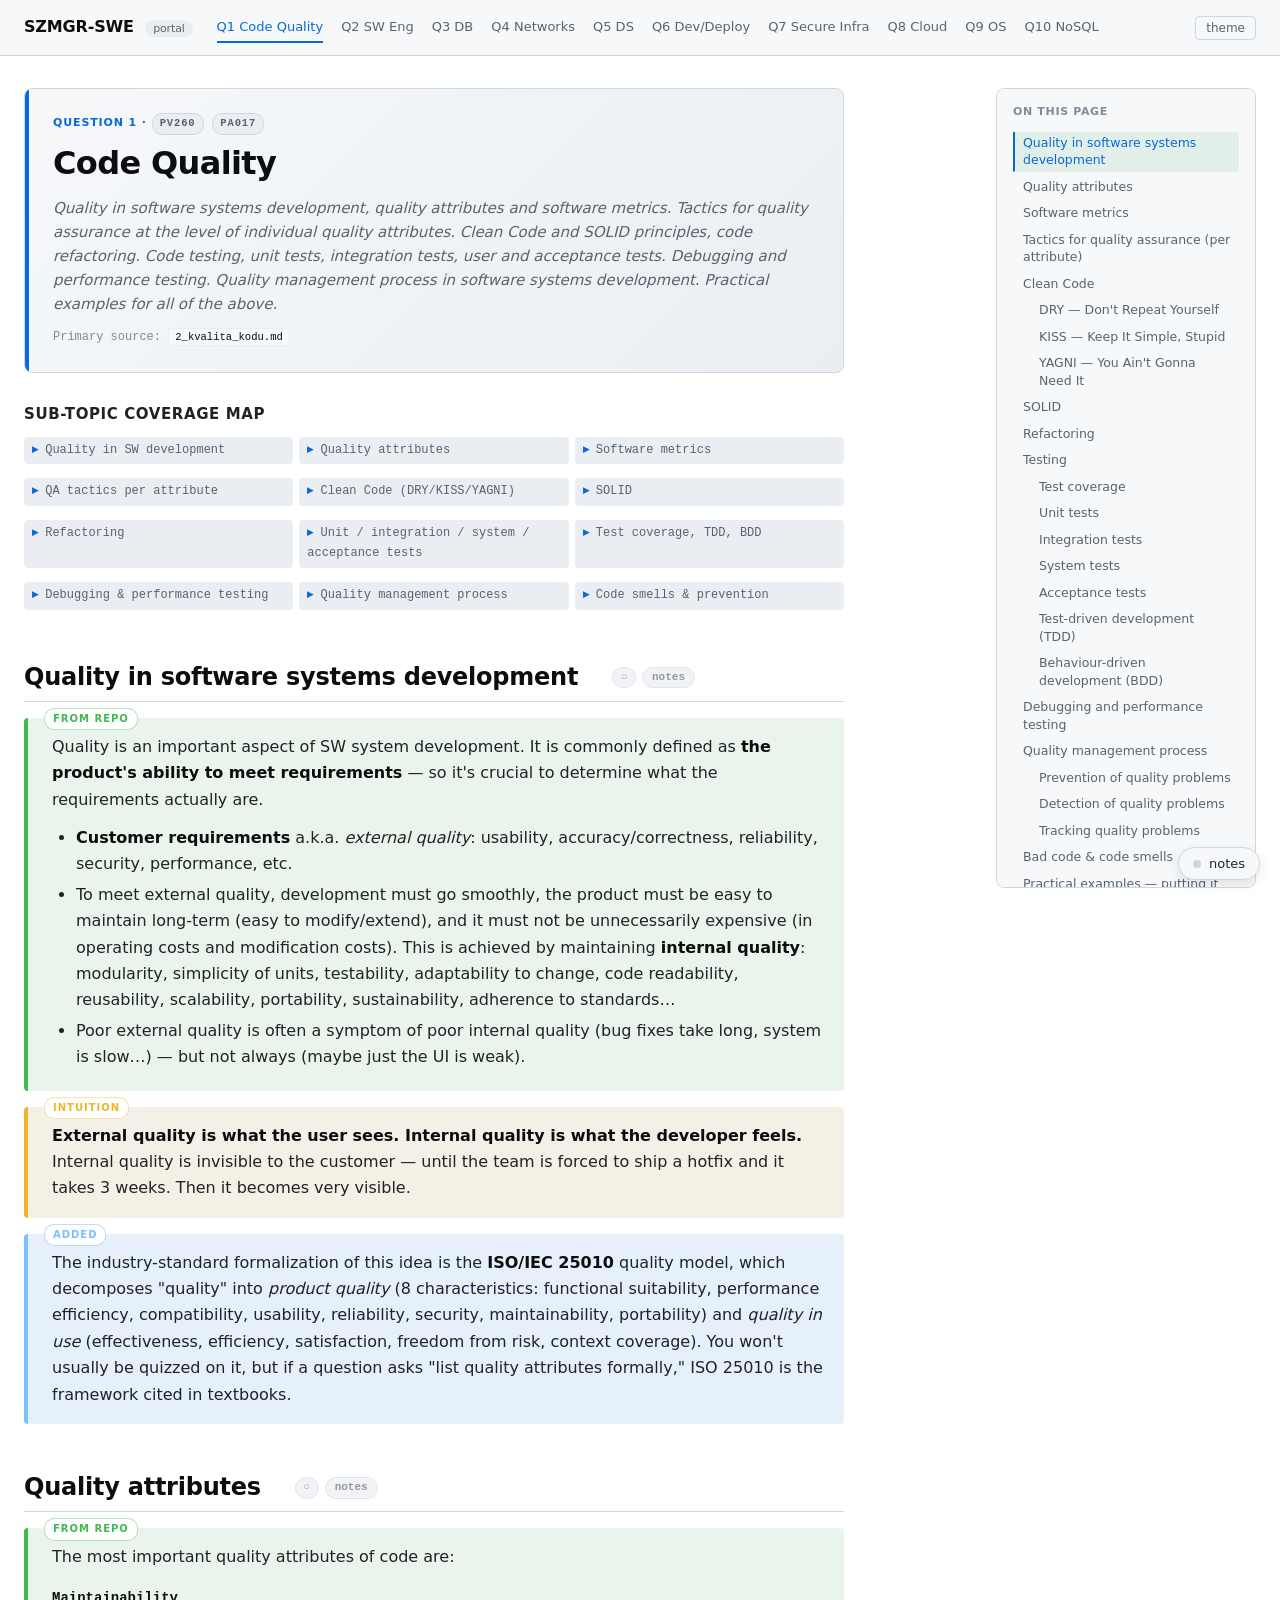
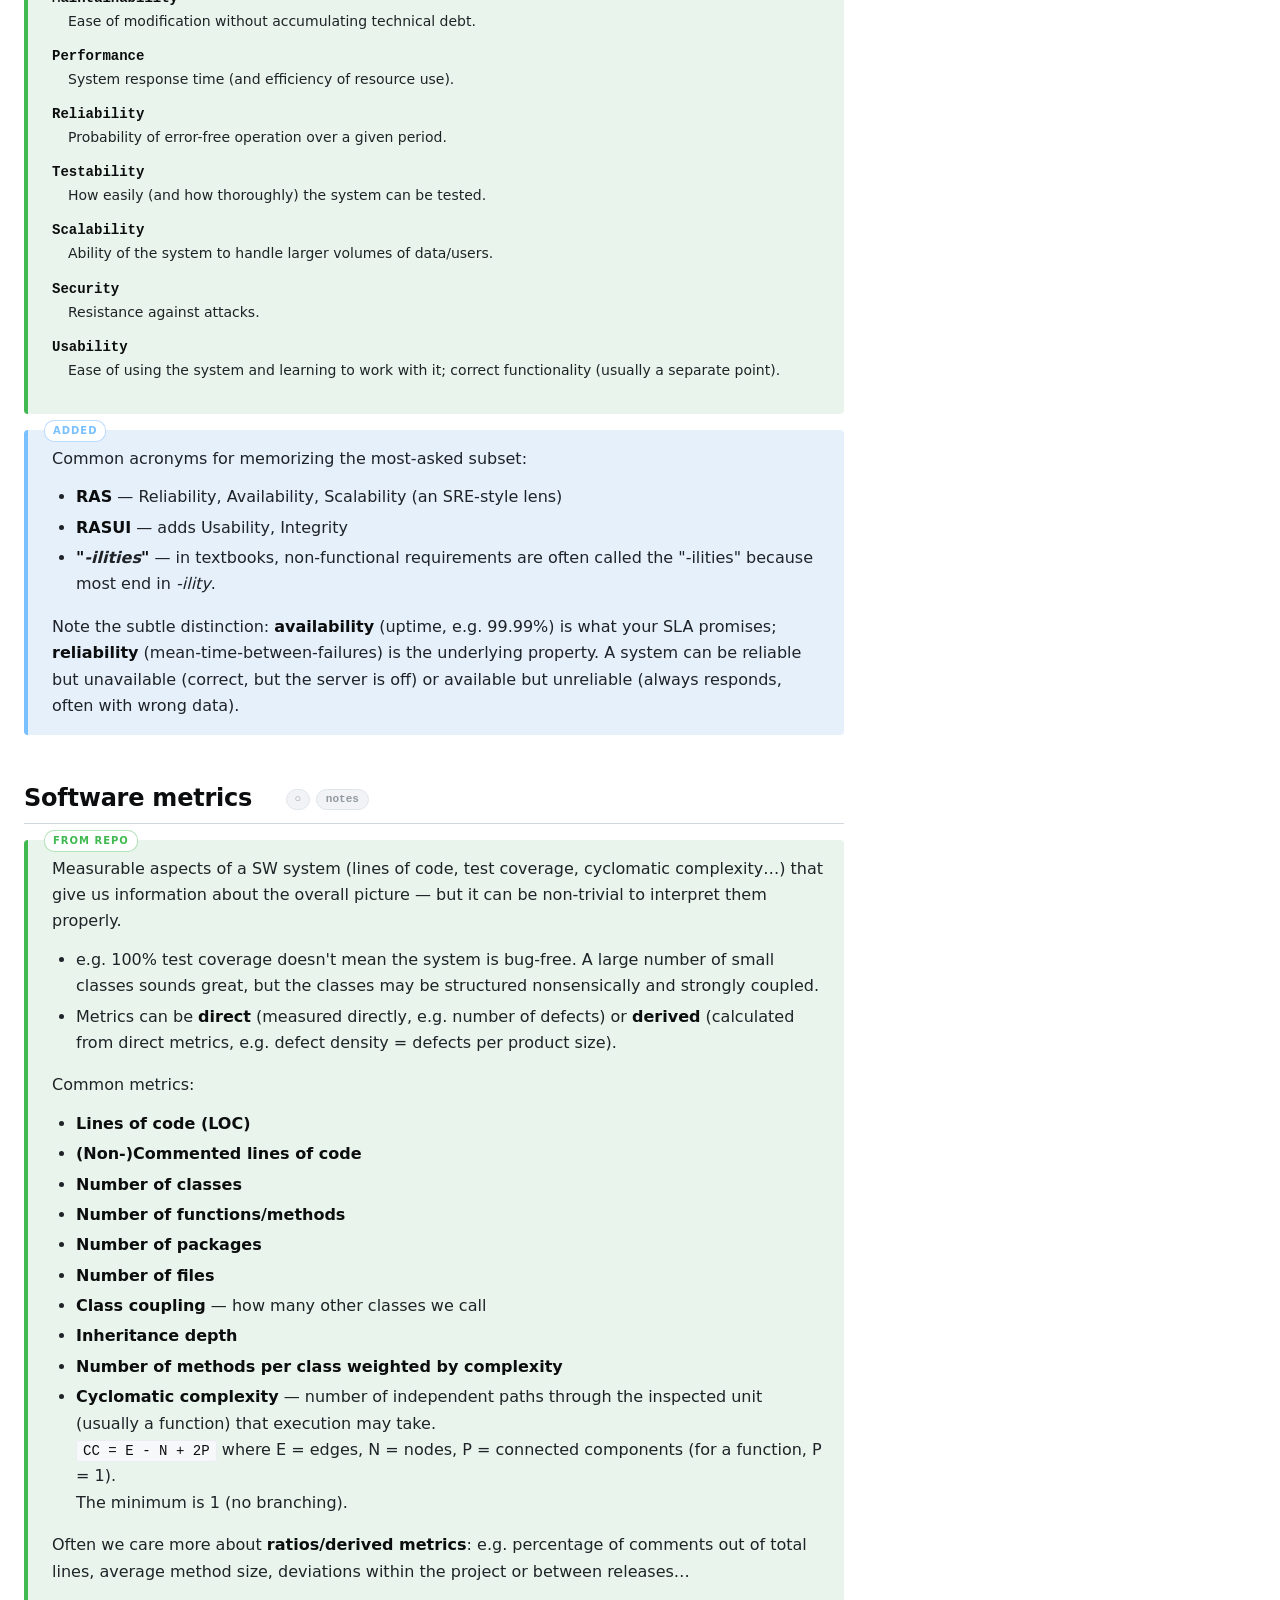
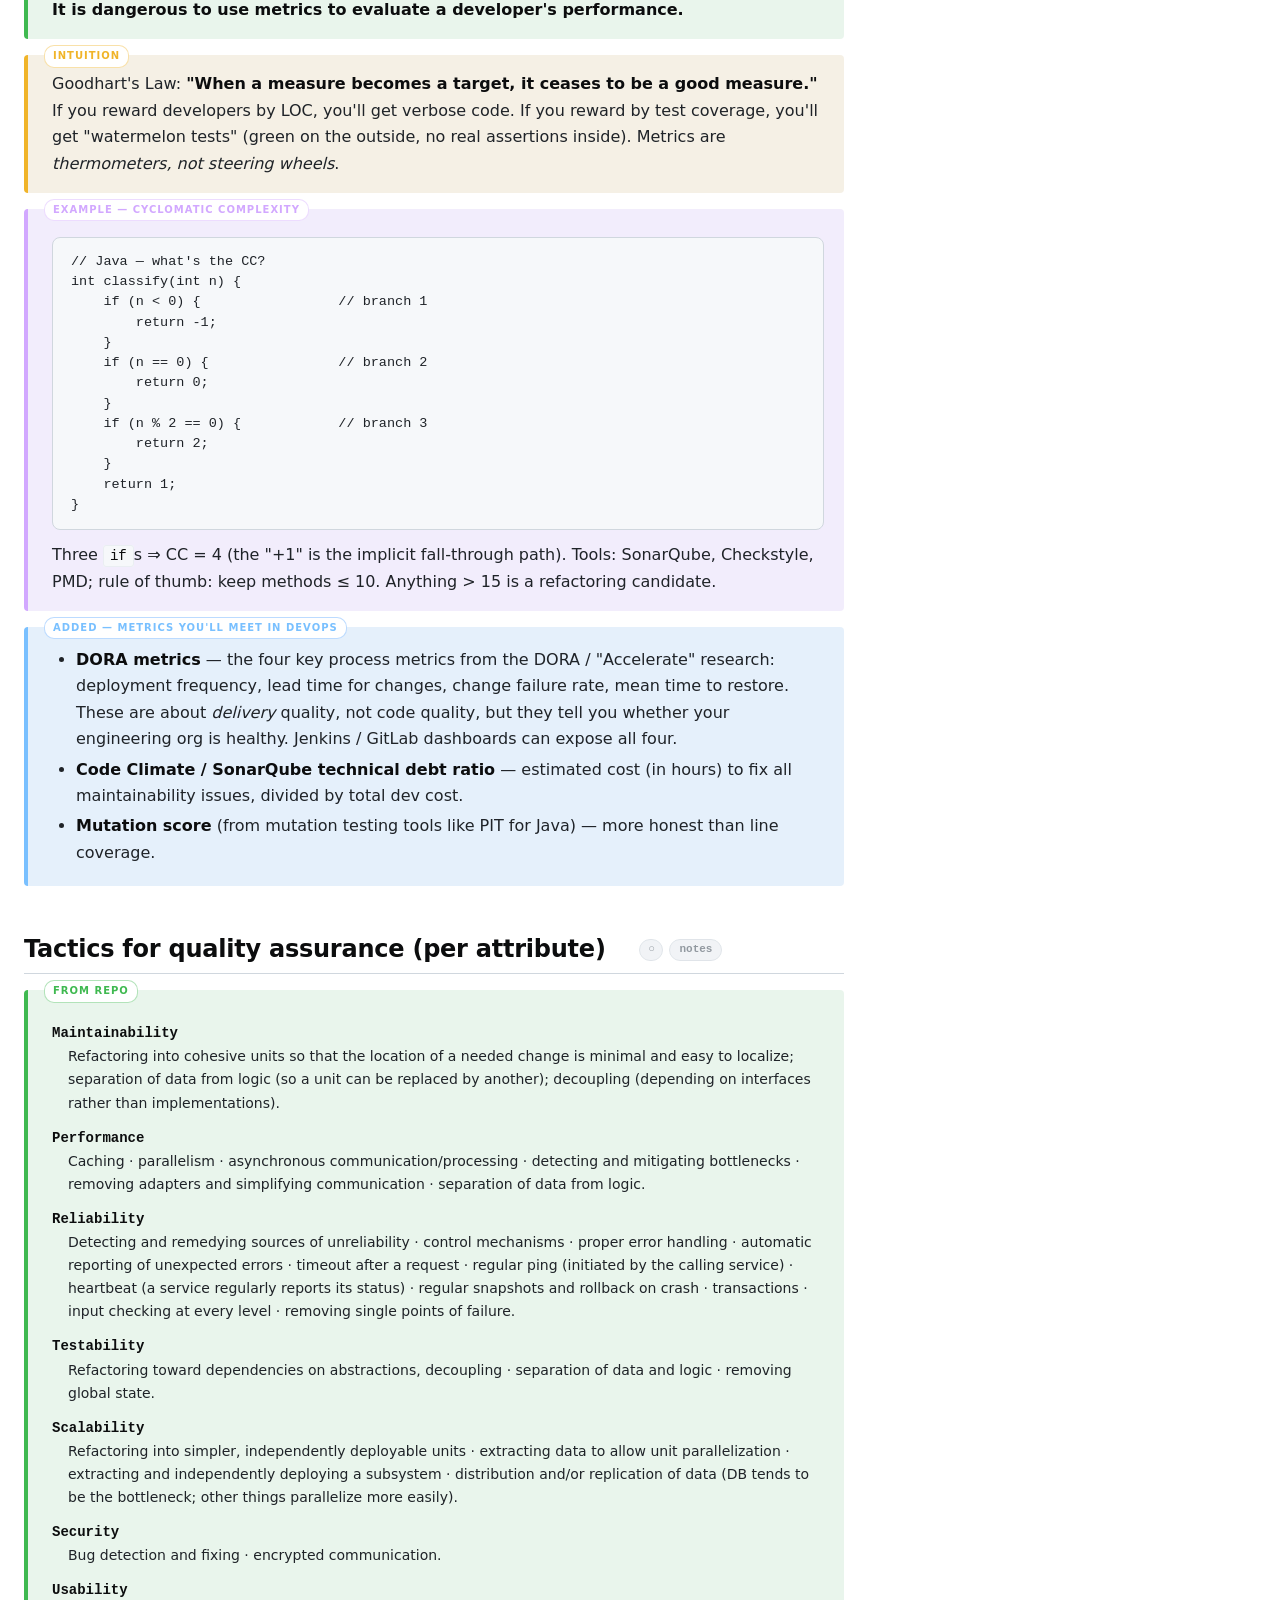
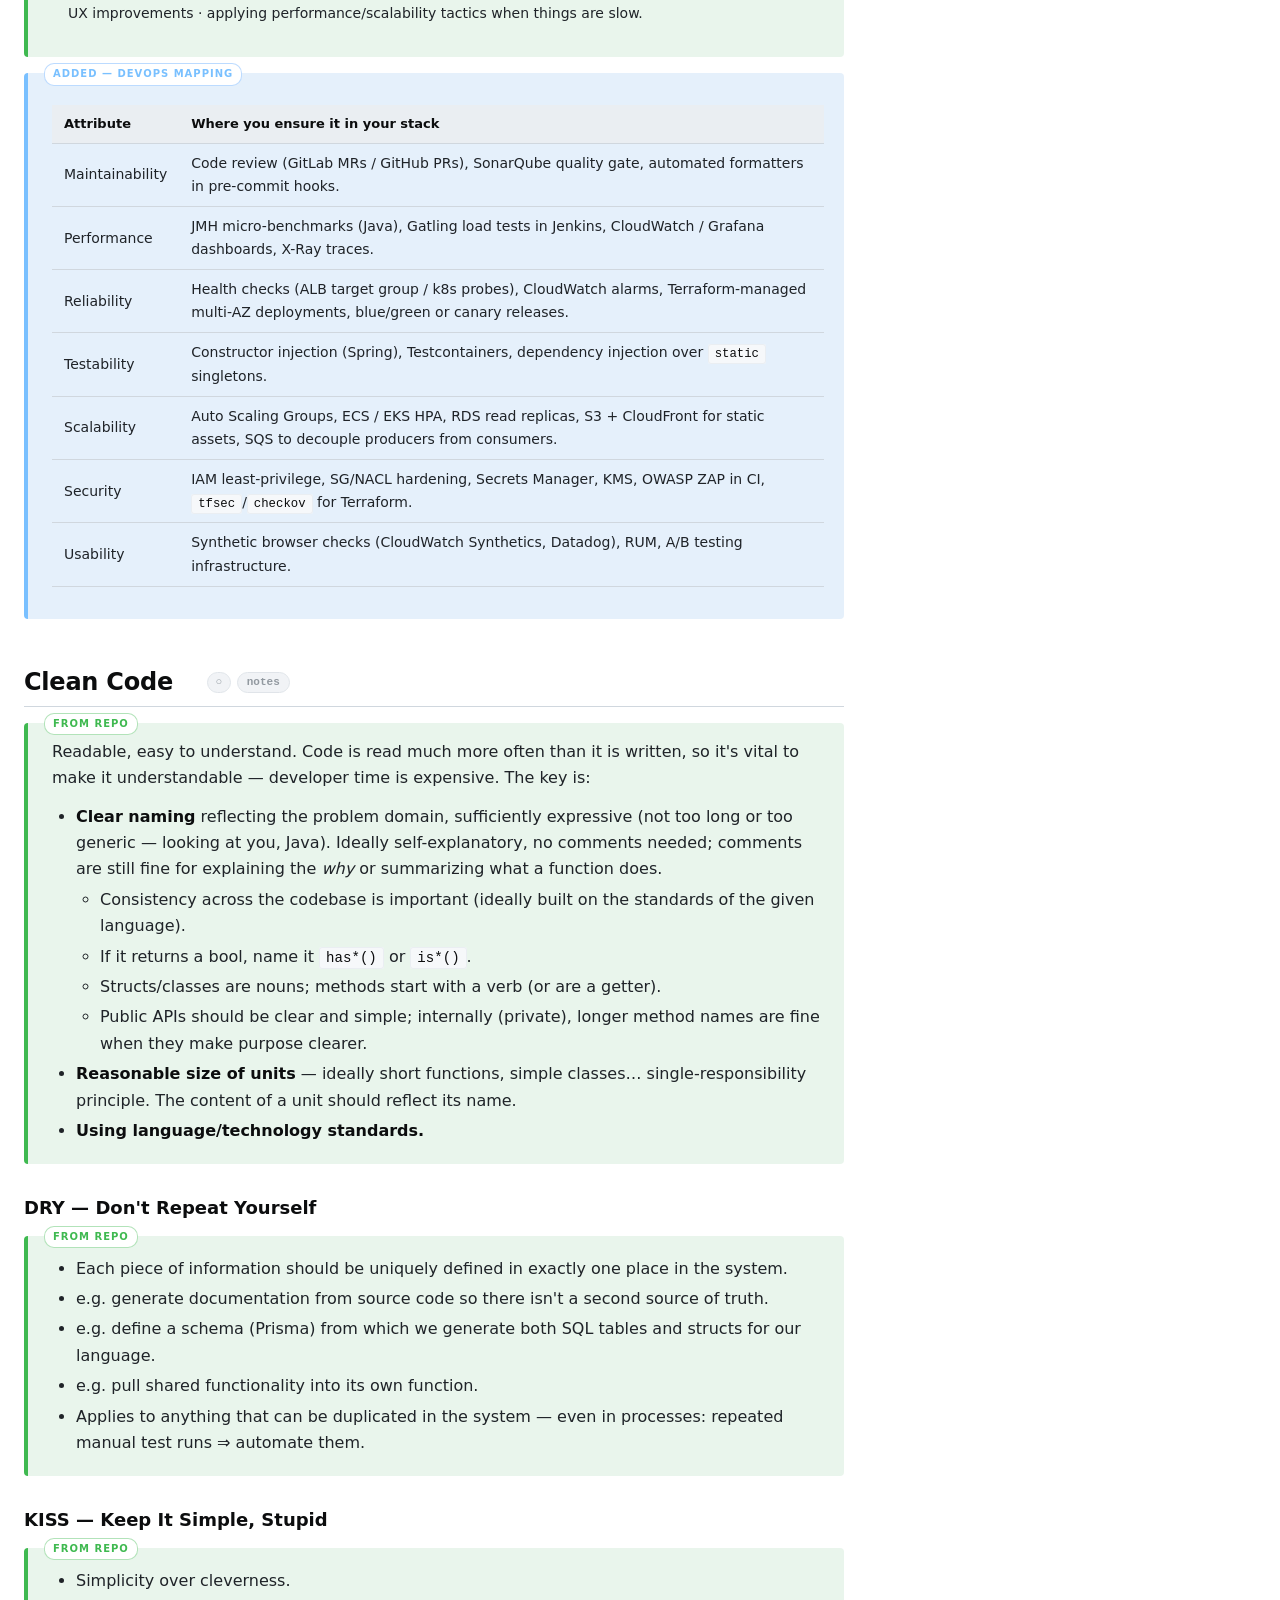
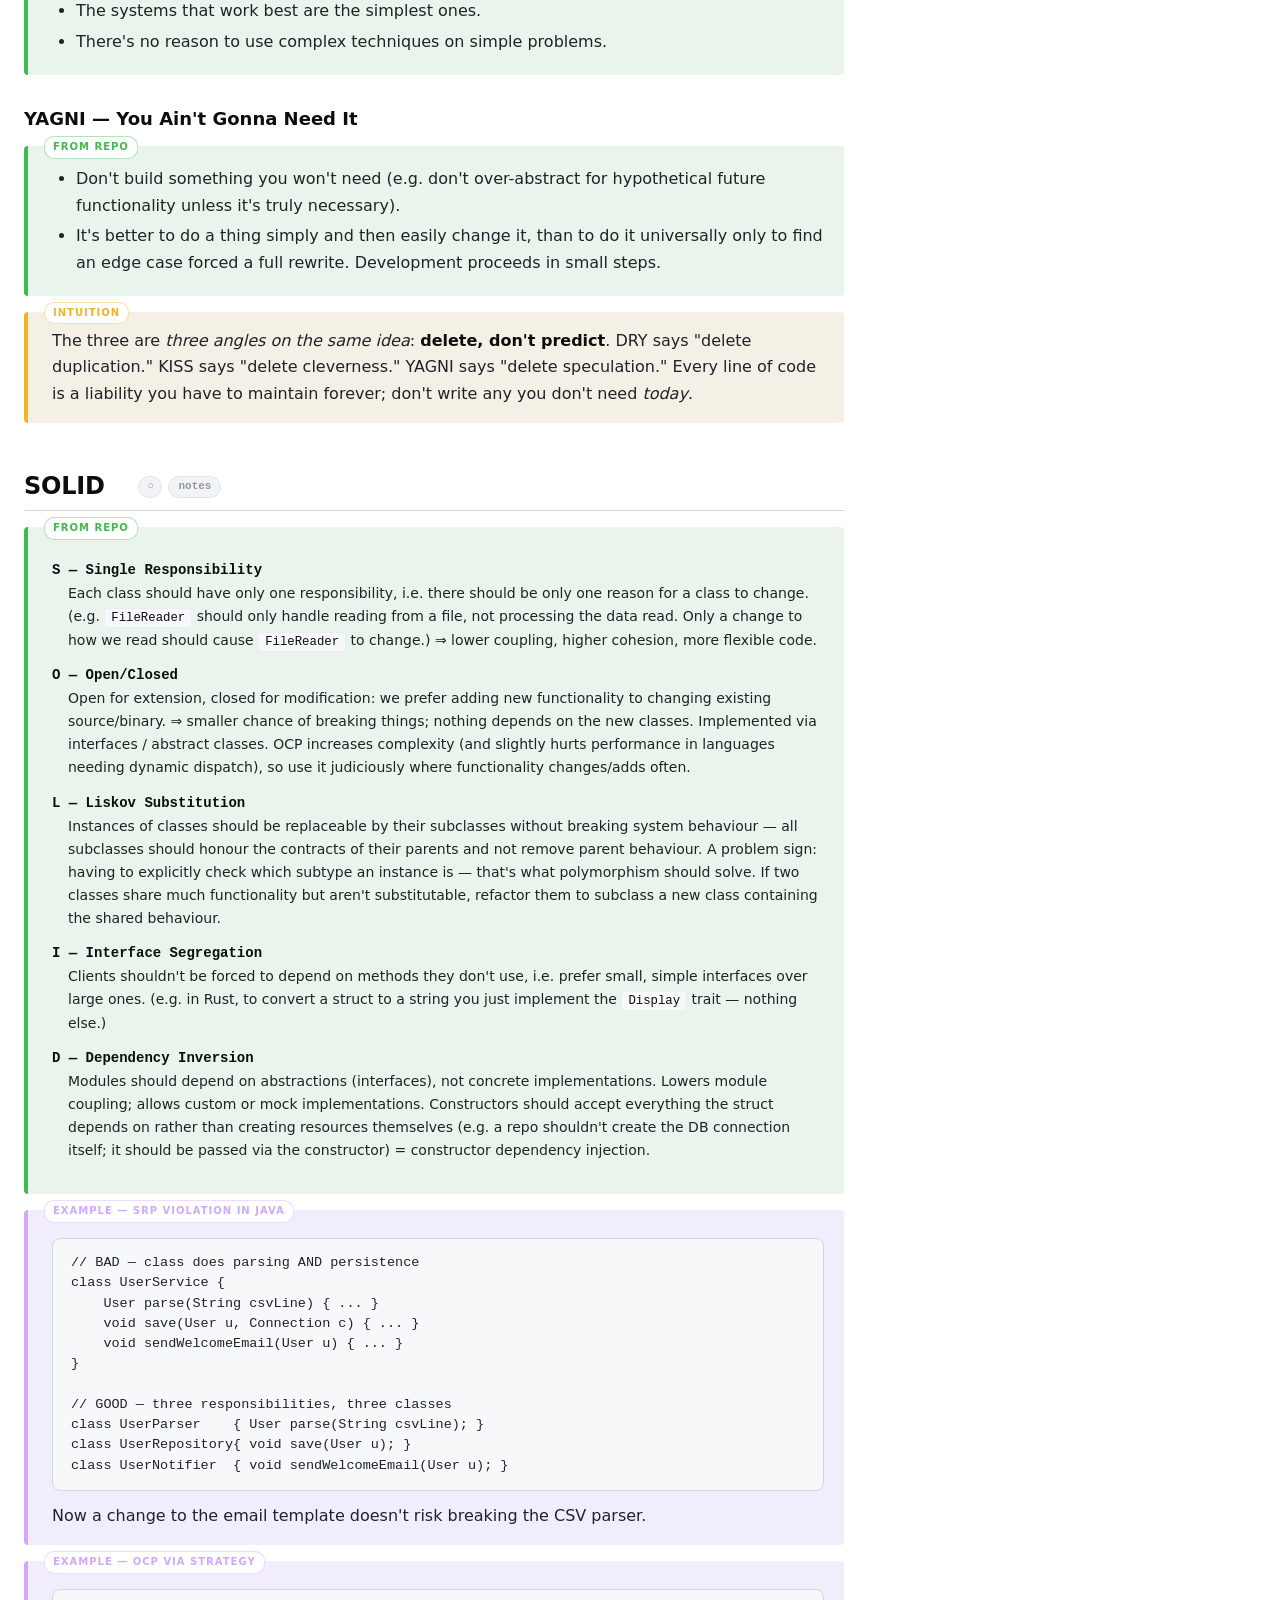
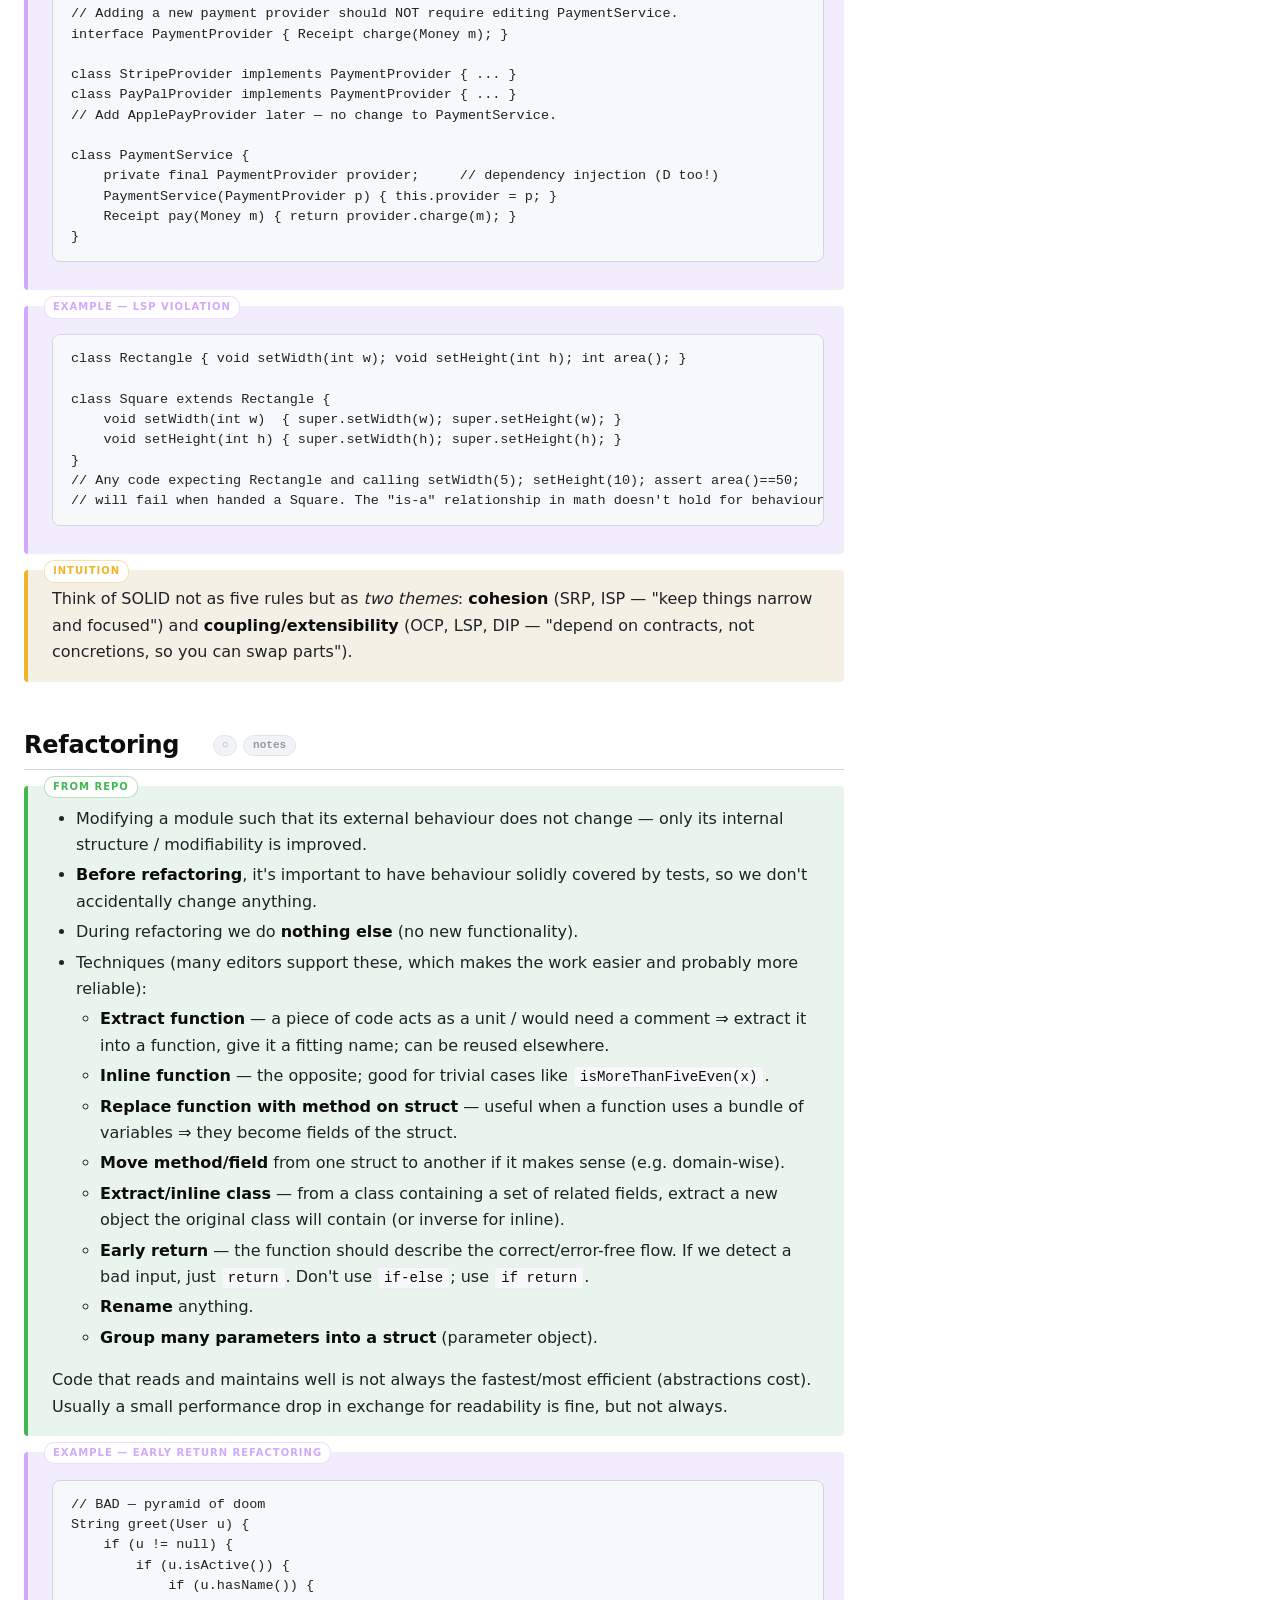
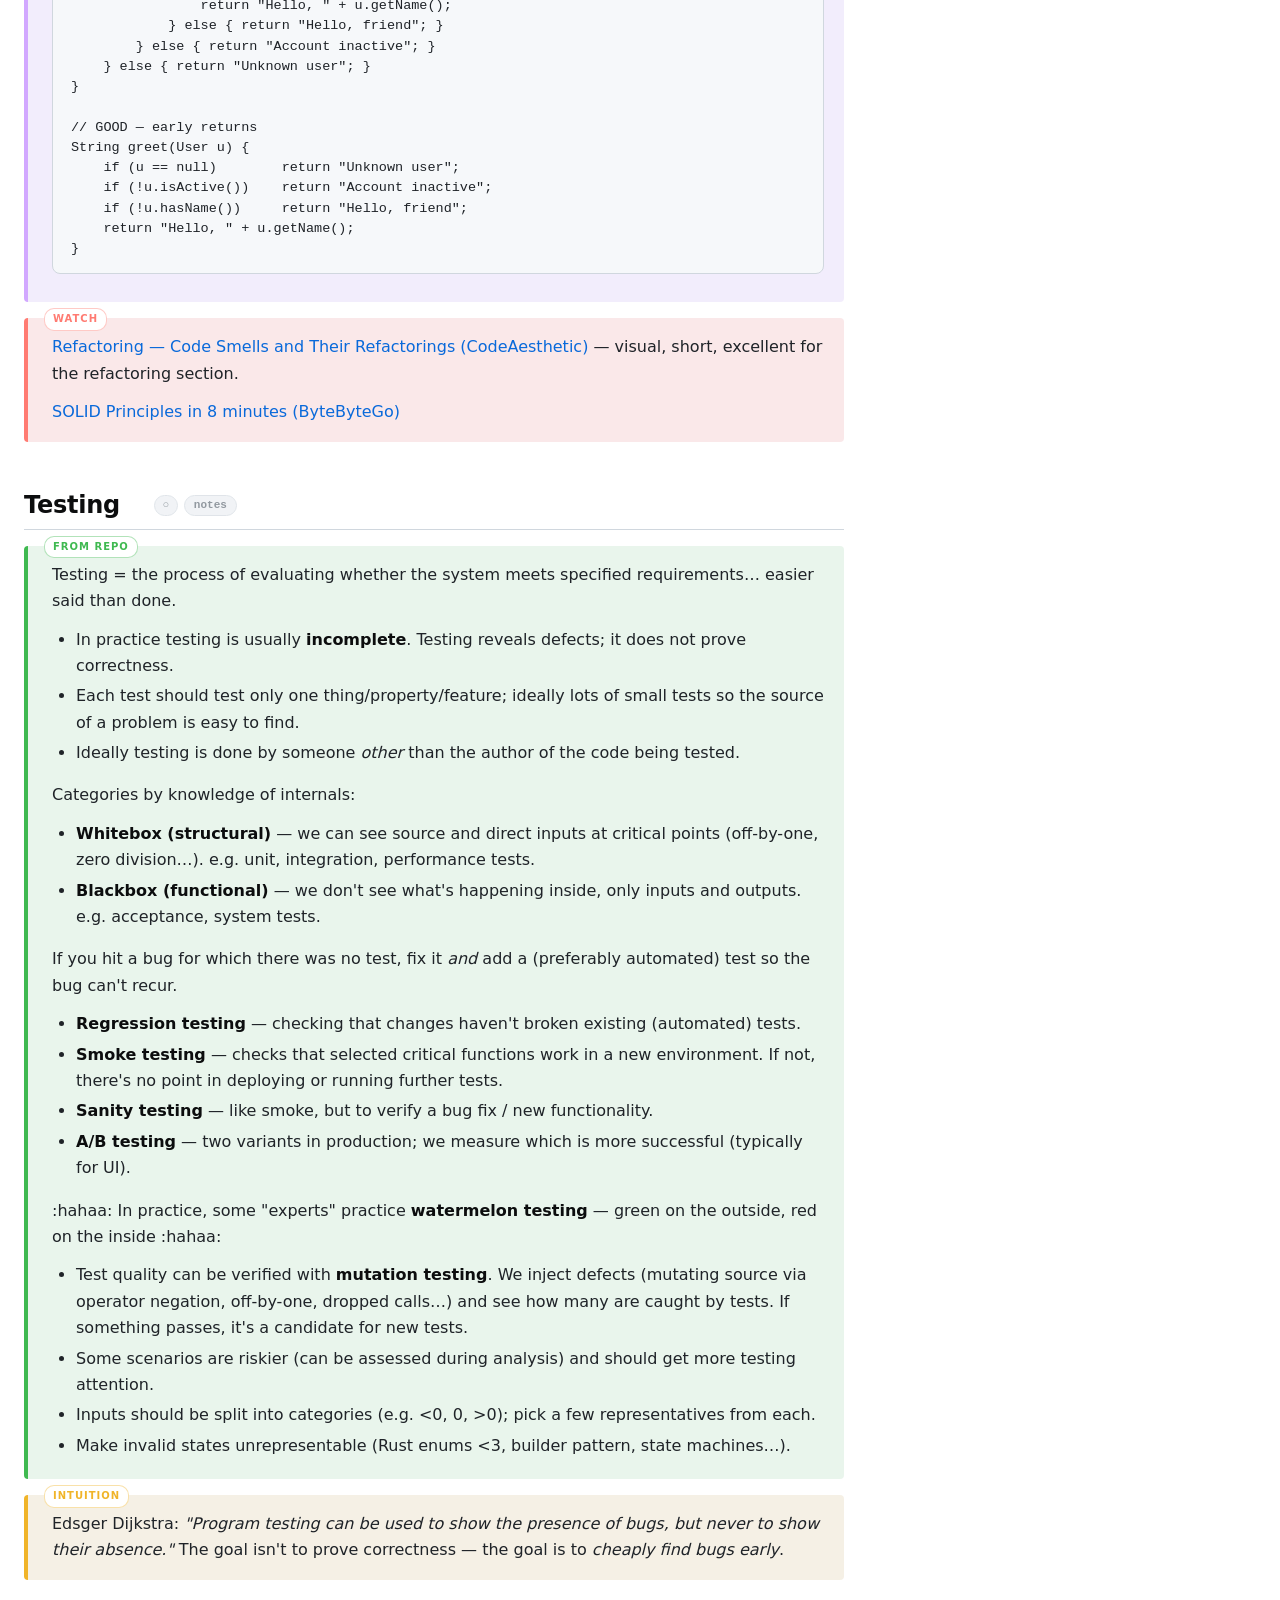
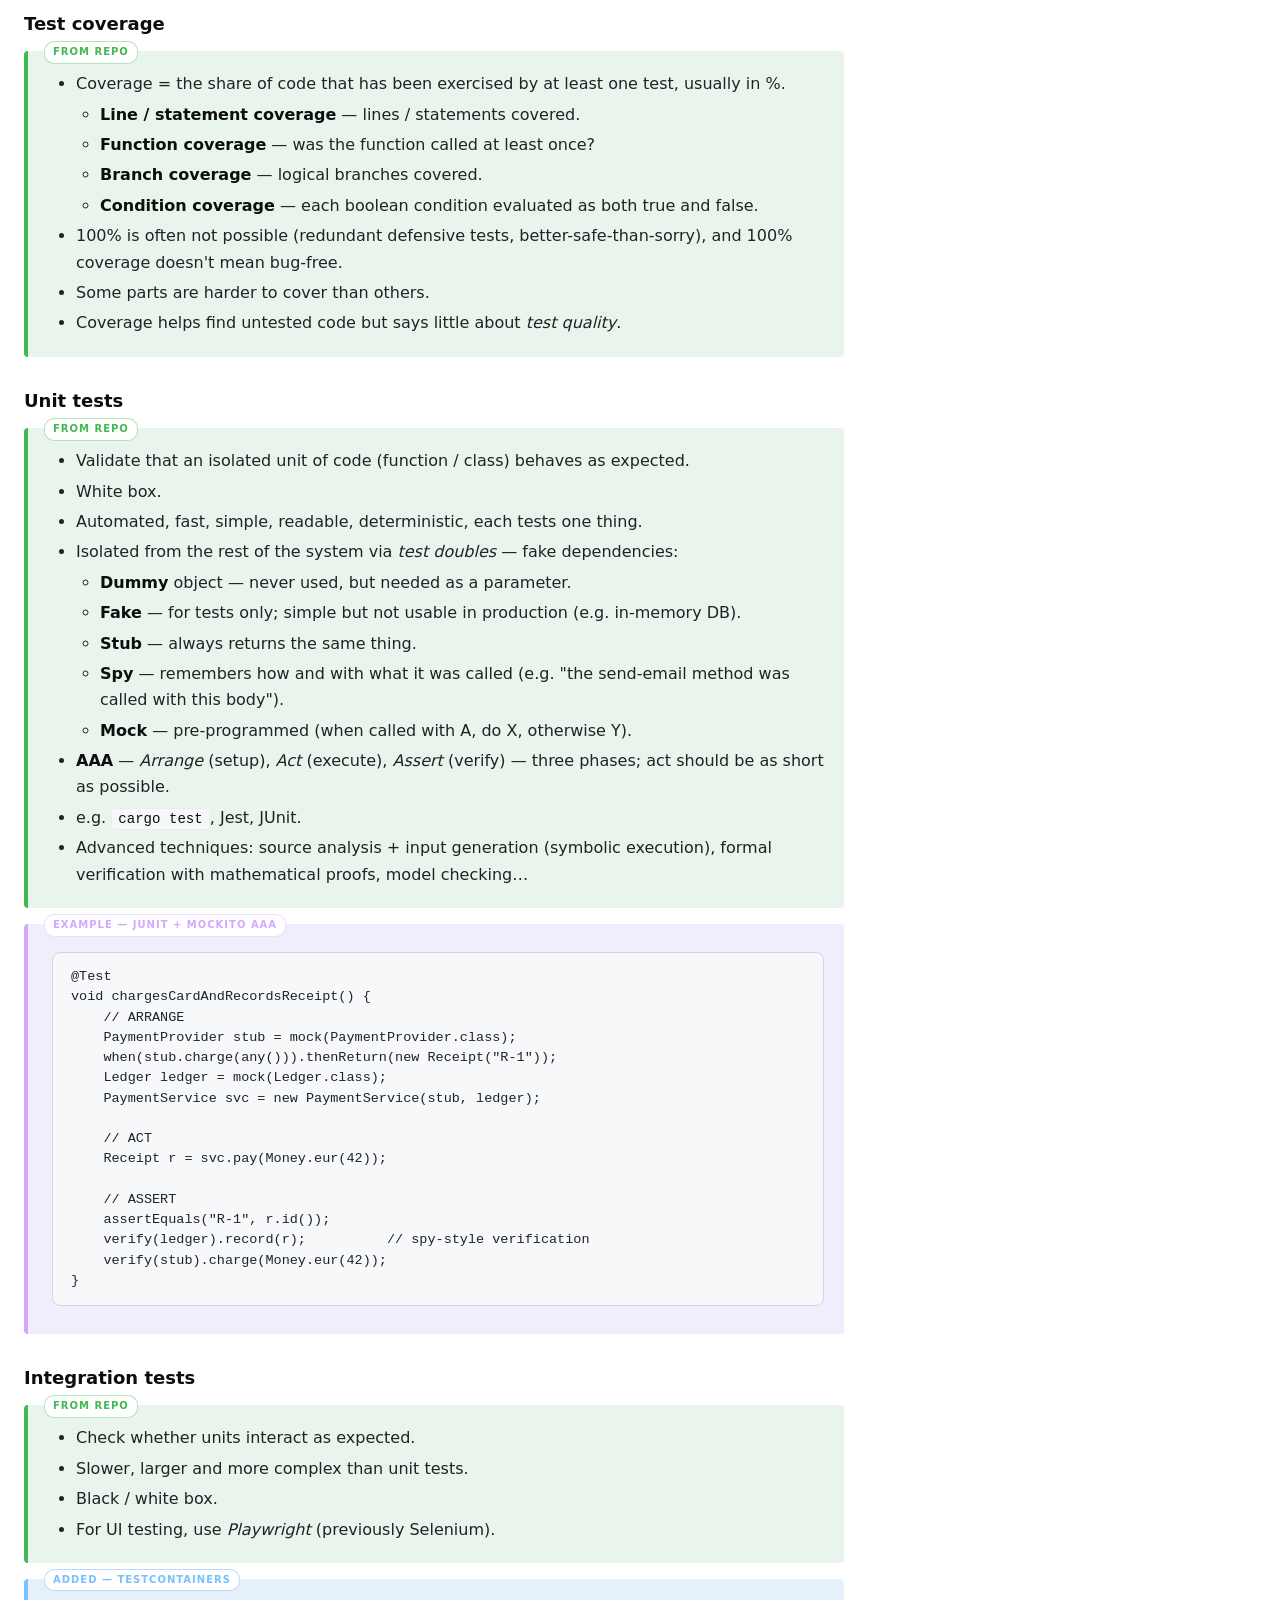
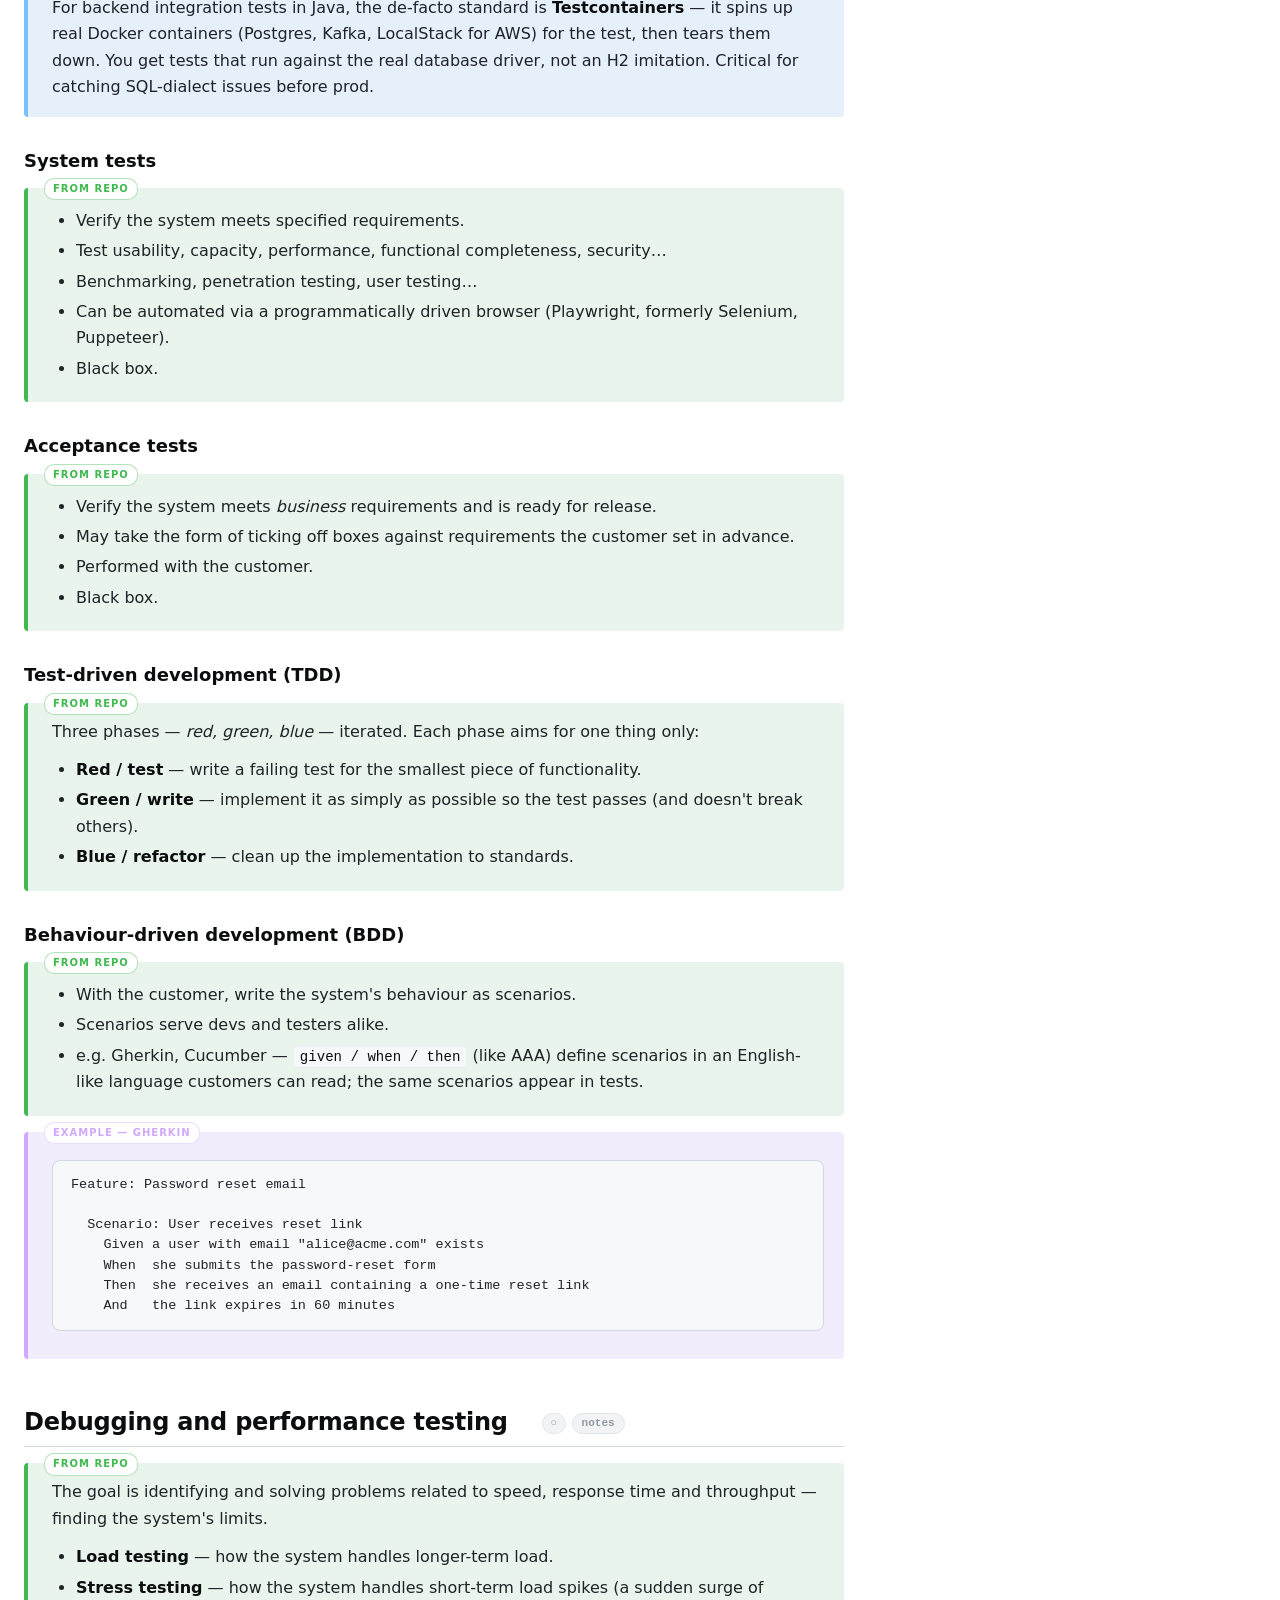
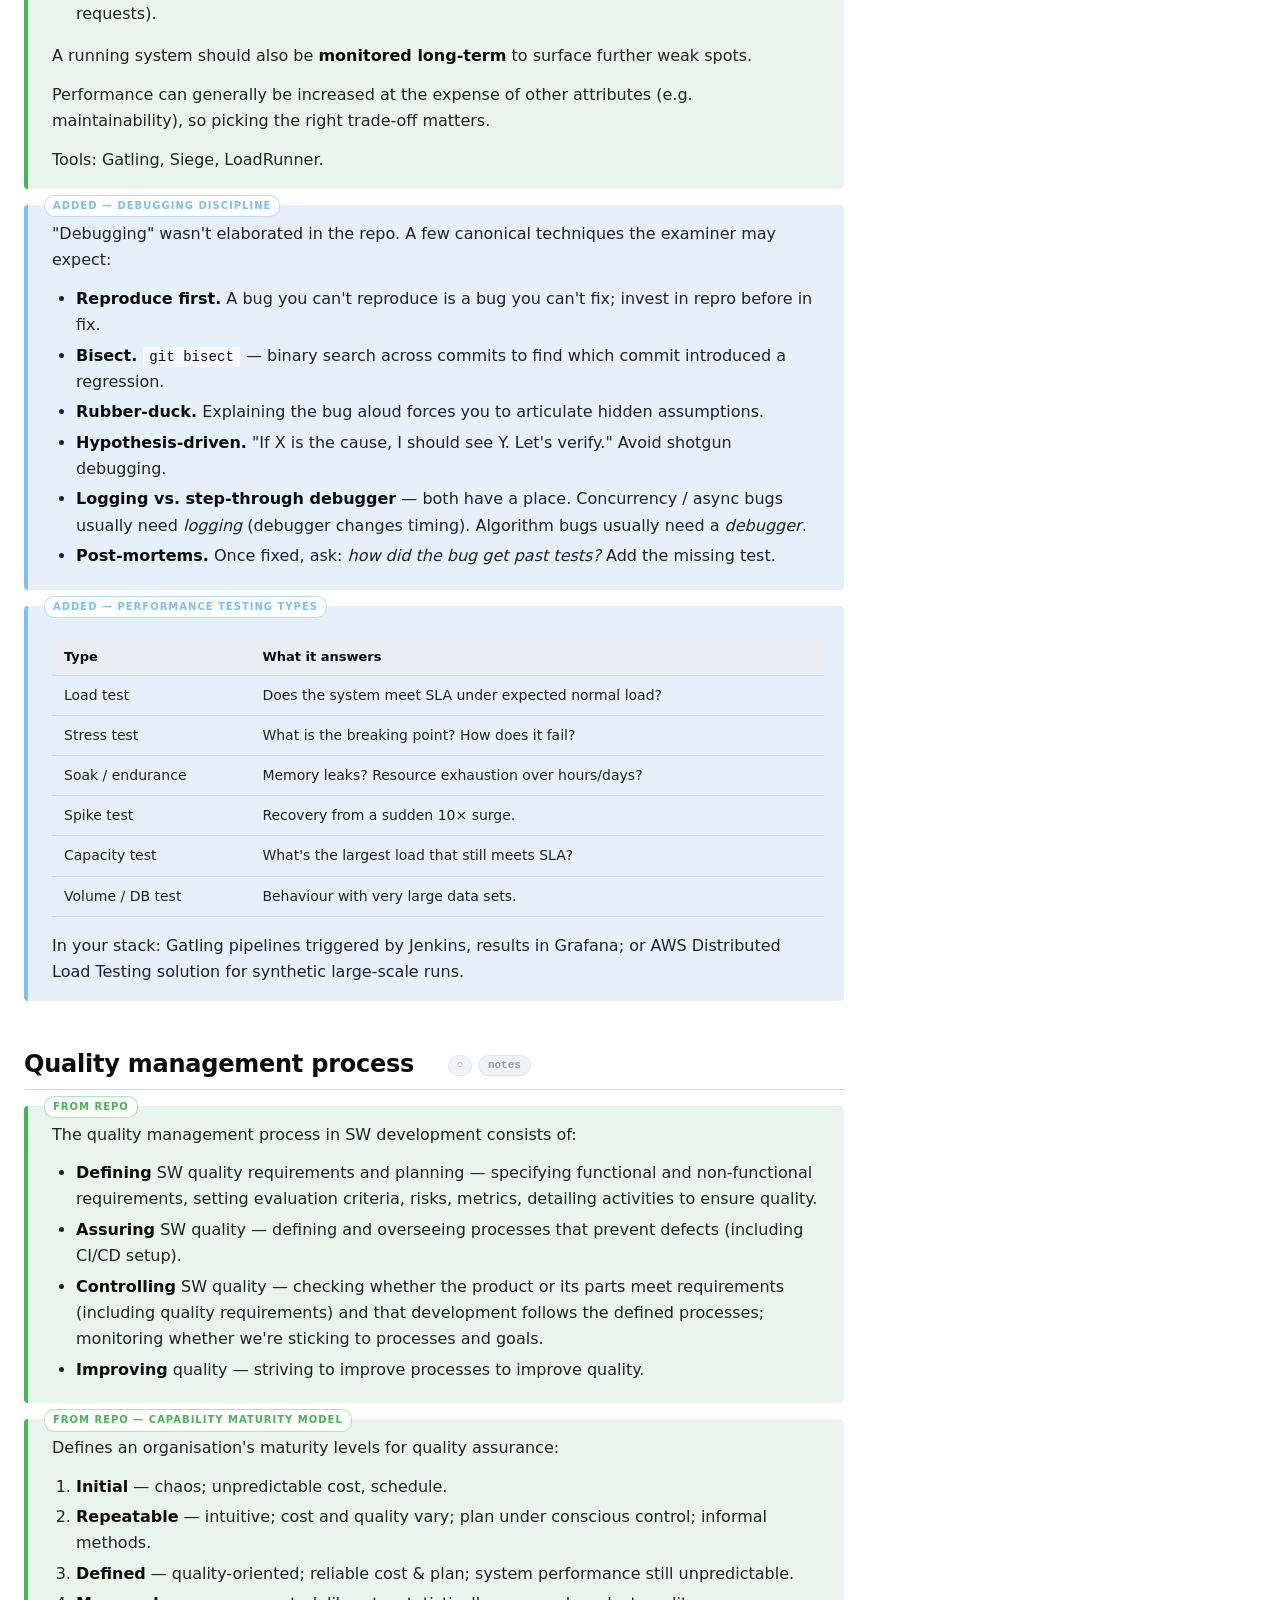
==== commit be085de8: "notes functionality" ====
--- a/01-code-quality.html
+++ b/01-code-quality.html
@@ -784,6 +784,70 @@
   </ul>
 </div>
 
+<!-- ============================================ -->
+<h2>Answering the question &mdash; point by point</h2>
+
+<p>Each phrase from the exam prompt, with a tight answer you could give aloud in 30&ndash;60 seconds. Use this as a final-revision checklist.</p>
+
+<section class="exam-answers">
+<dl>
+
+<dt>Quality in software systems development</dt>
+<dd><strong>Quality = the product's ability to meet requirements.</strong> Split into <em>external quality</em> (what the customer sees: correctness, performance, security, usability, reliability) and <em>internal quality</em> (what the developer feels: modularity, testability, readability, low coupling, high cohesion). Poor external quality is usually a symptom of poor internal quality — bugs are slow to fix because the code is tangled.</dd>
+
+<dt>Quality attributes</dt>
+<dd>The "-ilities". The seven typically asked: <strong>maintainability</strong> (ease of change without debt), <strong>performance</strong> (response time + resource efficiency), <strong>reliability</strong> (prob. of error-free operation), <strong>testability</strong> (ease of testing), <strong>scalability</strong> (handles more load/data), <strong>security</strong> (resistance to attack), <strong>usability</strong> (ease of use and learning). The industry-standard reference framework is <strong>ISO/IEC 25010</strong>.</dd>
+
+<dt>Software metrics</dt>
+<dd>Measurable aspects of code: LOC, number of classes/methods, class coupling, inheritance depth, <strong>cyclomatic complexity</strong> (independent paths, <code>E - N + 2P</code>), test coverage. <em>Direct</em> metrics are measured, <em>derived</em> ones computed from direct (defect density). <strong>Goodhart's Law warning:</strong> when a measure becomes a target it stops being a good measure — metrics are thermometers, not steering wheels.</dd>
+
+<dt>Tactics for quality assurance at the level of individual quality attributes</dt>
+<dd>Per-attribute mitigations. <strong>Maintainability</strong> → refactor to cohesive units, decouple via interfaces. <strong>Performance</strong> → caching, parallelism, async, bottleneck mitigation. <strong>Reliability</strong> → input validation, transactions, retries, heartbeats, removal of single points of failure. <strong>Testability</strong> → DI, no global state, separate init from logic. <strong>Scalability</strong> → smaller independently deployable units, sharded data. <strong>Security</strong> → encryption + bug fixing. Tactics conflict (perf vs maintainability) so you must choose what to optimize.</dd>
+
+<dt>Clean Code</dt>
+<dd>Robert Martin's discipline of writing code that is read more often than written. Key practices: <strong>meaningful names</strong> (booleans as <code>has*/is*</code>, classes as nouns, methods as verbs), <strong>small functions / classes</strong> (SRP), <strong>language conventions</strong>. Three guiding principles: <strong>DRY</strong> (don't repeat yourself — one source of truth), <strong>KISS</strong> (simplicity first), <strong>YAGNI</strong> (don't build for hypothetical futures).</dd>
+
+<dt>SOLID principles</dt>
+<dd>Five OO design principles:
+  <ul>
+    <li><strong>S</strong>ingle Responsibility — one reason to change per class.</li>
+    <li><strong>O</strong>pen/Closed — open to extension, closed to modification (extend via inheritance/interfaces, don't edit existing).</li>
+    <li><strong>L</strong>iskov Substitution — subclasses must honour the parent's contract.</li>
+    <li><strong>I</strong>nterface Segregation — many small interfaces over one fat one.</li>
+    <li><strong>D</strong>ependency Inversion — depend on abstractions, inject concretes.</li>
+  </ul>
+Two themes: <em>cohesion</em> (SRP, ISP) and <em>coupling/extensibility</em> (OCP, LSP, DIP).</dd>
+
+<dt>Code refactoring</dt>
+<dd><strong>Changing the internal structure without changing external behaviour.</strong> Requires tests as a safety net. Common techniques: <em>extract function</em>, <em>inline function</em>, <em>move method/field</em>, <em>extract/inline class</em>, <em>early return</em> (replace nested <code>if-else</code> with guard clauses), <em>rename</em>, <em>parameter object</em> (group many params into a struct). Trade-off: readability may slightly hurt performance, usually worth it.</dd>
+
+<dt>Code testing</dt>
+<dd>The process of evaluating whether the system meets specified requirements. Dijkstra: "testing can show the presence of bugs, never their absence." Practical taxonomy by <strong>visibility</strong>: <em>white-box</em> (see source — unit, integration) vs <em>black-box</em> (only inputs/outputs — system, acceptance). Other types referenced by name: <em>regression</em>, <em>smoke</em>, <em>sanity</em>, <em>A/B</em>, <em>mutation testing</em>.</dd>
+
+<dt>Unit tests</dt>
+<dd>Validate an isolated unit (function/class) behaves as expected. White-box. Fast, deterministic, one assertion per test. Dependencies isolated via <strong>test doubles</strong>: <em>dummy</em> (placeholder), <em>fake</em> (working but unfit for prod, e.g. in-memory DB), <em>stub</em> (returns canned data), <em>spy</em> (records calls), <em>mock</em> (pre-programmed expectations). Structure: <strong>AAA</strong> — Arrange, Act, Assert.</dd>
+
+<dt>Integration tests</dt>
+<dd>Verify multiple units interact correctly. Slower, larger, black/white box. Real DB via <strong>Testcontainers</strong> (spins up actual Postgres/Kafka in Docker), real HTTP via REST Assured / Playwright for UI.</dd>
+
+<dt>User and acceptance tests</dt>
+<dd><strong>User tests</strong> (system tests) — verify the system as a whole meets specified requirements: usability, capacity, performance, security. Black box. Driven via automated browser (Playwright). <strong>Acceptance tests</strong> — verify business requirements; performed with the customer ticking off pre-agreed criteria. Often expressed in <strong>Gherkin</strong> (Given/When/Then) as part of BDD.</dd>
+
+<dt>Debugging</dt>
+<dd>Systematic discipline, not random poking. Steps: <em>reproduce reliably</em>, <em>bisect</em> via <code>git bisect</code> to find the regression commit, <em>form a hypothesis</em>, <em>verify with one experiment at a time</em>. Tools: debuggers for sequential algorithm bugs, <em>logging</em> for concurrency / timing bugs (a debugger changes timing). Always end with a post-mortem: how did this slip past tests? Add the missing test.</dd>
+
+<dt>Performance testing</dt>
+<dd>Find the system's limits. <strong>Load testing</strong> — sustained expected traffic. <strong>Stress testing</strong> — short spikes / overload. Plus <em>soak</em> (endurance, find leaks), <em>spike</em>, <em>capacity</em>, <em>volume</em>. Tools: Gatling, Siege, JMeter, LoadRunner. Outcome: identify bottlenecks; remember performance often trades off against maintainability.</dd>
+
+<dt>Quality management process in software systems development</dt>
+<dd>Four phases: <strong>define</strong> (specify functional + non-functional requirements, set metrics &amp; criteria) → <strong>assure</strong> (define and enforce processes that prevent defects: CI/CD, code review, standards) → <strong>control</strong> (verify the product and the processes are followed; monitor) → <strong>improve</strong> (continuously improve processes). The <strong>Capability Maturity Model (CMM)</strong> rates an org's maturity from 1 (chaos/initial) to 5 (optimising).</dd>
+
+<dt>Practical examples for all of the above</dt>
+<dd>End-to-end on a Java/Spring service on AWS: <em>define</em> acceptance criteria in Jira (Gherkin) + reference NFR wiki. <em>Assure</em> with pre-commit Spotless + Checkstyle, CI runs Maven verify with JaCoCo coverage gate, SonarQube quality gate, Terraform scanned by tfsec/checkov. <em>Control</em> with CloudWatch synthetic canaries, latency &amp; error alarms → PagerDuty. <em>Improve</em> with weekly DORA-metric review (deploy freq, lead time, change failure rate, MTTR) and blameless post-mortems.</dd>
+
+</dl>
+</section>
+
 <div class="footnote">
   Source for FROM REPO blocks: <a href="../2_kvalita_kodu.md">2_kvalita_kodu.md</a>. Translated to English and lightly re-structured. All <span class="tag added">ADDED</span> blocks are mine.
 </div>
@@ -797,5 +861,6 @@
 </div>
 
 <script src="assets/script.js"></script>
+<script src="assets/study.js"></script>
 </body>
 </html>
--- a/assets/style.css
+++ b/assets/style.css
@@ -603,6 +603,355 @@
 }
 .placeholder-banner strong { color: var(--warn); }
 
+/* ============================================================
+   STUDY TRACKER (study.js)
+   ============================================================ */
+
+/* Per-section controls injected at the end of each h2 ---------- */
+.study-controls {
+  display: inline-flex;
+  gap: 6px;
+  margin-left: 12px;
+  vertical-align: middle;
+  opacity: 0.65;
+  transition: opacity 0.15s;
+}
+h2:hover .study-controls { opacity: 1; }
+.study-pill, .study-note-btn {
+  background: var(--bg-elev);
+  border: 1px solid var(--border);
+  color: var(--fg-muted);
+  font-family: var(--font-mono);
+  font-size: 11px;
+  font-weight: 600;
+  padding: 2px 9px;
+  border-radius: 12px;
+  cursor: pointer;
+  line-height: 1.4;
+  transition: transform 0.15s, background 0.15s, color 0.15s, border-color 0.15s;
+}
+.study-pill { min-width: 24px; text-align: center; padding: 2px 7px; }
+.study-pill:hover, .study-note-btn:hover {
+  color: var(--fg-strong);
+  border-color: var(--fg-muted);
+}
+.study-pill[data-status="studying"] { color: var(--accent); border-color: var(--accent); background: rgba(88,166,255,0.10); }
+.study-pill[data-status="review"]   { color: var(--warn);   border-color: var(--warn-border); background: var(--warn-bg); }
+.study-pill[data-status="mastered"] { color: var(--repo);   border-color: var(--repo-border); background: var(--repo-bg); }
+.study-pill.pulse { animation: study-pulse 0.4s ease-out; }
+@keyframes study-pulse {
+  0%   { transform: scale(1); }
+  50%  { transform: scale(1.25); }
+  100% { transform: scale(1); }
+}
+.study-note-btn.has-note {
+  color: var(--example);
+  border-color: var(--example-border);
+  background: var(--example-bg);
+}
+
+/* Per-section notes editor (inserted just after the h2) -------- */
+.section-note {
+  max-height: 0;
+  overflow: hidden;
+  opacity: 0;
+  border-left: 3px solid var(--example);
+  background: var(--example-bg);
+  border-radius: var(--radius-sm);
+  margin: 0;
+  transition: max-height 0.2s, opacity 0.2s, margin 0.2s, padding 0.2s;
+  padding: 0 16px;
+}
+.section-note.open {
+  max-height: 320px;
+  opacity: 1;
+  padding: 12px 16px;
+  margin: 8px 0 16px;
+}
+.section-note-head {
+  display: flex;
+  justify-content: space-between;
+  align-items: center;
+  font-size: 11px;
+  color: var(--fg-muted);
+  margin-bottom: 8px;
+  text-transform: uppercase;
+  letter-spacing: 0.06em;
+}
+.section-note-close {
+  background: none;
+  border: none;
+  color: var(--fg-muted);
+  cursor: pointer;
+  font-size: 18px;
+  line-height: 1;
+  padding: 0 6px;
+}
+.section-note-close:hover { color: var(--fg-strong); }
+.section-note textarea {
+  width: 100%;
+  min-height: 90px;
+  background: var(--bg);
+  border: 1px solid var(--border);
+  border-radius: var(--radius-sm);
+  color: var(--fg);
+  font-family: var(--font-mono);
+  font-size: 13.5px;
+  padding: 10px 12px;
+  resize: vertical;
+}
+.section-note textarea:focus {
+  outline: none;
+  border-color: var(--example);
+  box-shadow: 0 0 0 2px var(--example-bg);
+}
+
+/* Floating page-notes dock (bottom-right) ---------------------- */
+.page-notes-dock {
+  position: fixed;
+  right: 20px;
+  bottom: 20px;
+  z-index: 100;
+  display: flex;
+  flex-direction: column;
+  align-items: flex-end;
+  gap: 10px;
+}
+.page-notes-toggle {
+  background: var(--bg-card);
+  border: 1px solid var(--border);
+  color: var(--fg);
+  padding: 8px 14px;
+  border-radius: 22px;
+  font-family: var(--font-sans);
+  font-size: 13px;
+  cursor: pointer;
+  box-shadow: var(--shadow);
+  display: flex;
+  align-items: center;
+  gap: 8px;
+}
+.page-notes-toggle:hover {
+  border-color: var(--accent);
+  color: var(--fg-strong);
+}
+.page-notes-toggle .dot {
+  width: 8px; height: 8px;
+  border-radius: 50%;
+  background: var(--border);
+}
+.page-notes-toggle .dot.has-content { background: var(--example); }
+.page-notes-panel {
+  background: var(--bg-card);
+  border: 1px solid var(--border);
+  border-radius: var(--radius);
+  padding: 16px;
+  box-shadow: var(--shadow);
+  width: 380px;
+  max-width: calc(100vw - 40px);
+}
+.page-notes-head {
+  display: flex;
+  justify-content: space-between;
+  align-items: center;
+  margin-bottom: 10px;
+  color: var(--fg-strong);
+}
+.page-notes-close {
+  background: none; border: none; cursor: pointer;
+  color: var(--fg-muted); font-size: 20px; line-height: 1;
+}
+.page-notes-close:hover { color: var(--fg-strong); }
+.page-notes-textarea {
+  width: 100%;
+  min-height: 180px;
+  background: var(--bg);
+  border: 1px solid var(--border);
+  border-radius: var(--radius-sm);
+  color: var(--fg);
+  font-family: var(--font-mono);
+  font-size: 13.5px;
+  padding: 10px 12px;
+  resize: vertical;
+}
+.page-notes-textarea:focus {
+  outline: none;
+  border-color: var(--accent);
+  box-shadow: 0 0 0 2px var(--repo-bg);
+}
+.page-notes-foot {
+  display: flex;
+  gap: 6px;
+  margin-top: 10px;
+  flex-wrap: wrap;
+}
+.page-notes-foot button {
+  background: var(--bg-elev);
+  border: 1px solid var(--border);
+  color: var(--fg-muted);
+  font-family: var(--font-sans);
+  font-size: 11.5px;
+  padding: 4px 10px;
+  border-radius: var(--radius-sm);
+  cursor: pointer;
+}
+.page-notes-foot button:hover { color: var(--fg-strong); border-color: var(--fg-muted); }
+.page-notes-foot .study-reset { color: var(--danger); }
+.page-notes-foot .study-reset:hover { border-color: var(--danger); }
+
+/* Toast inside the dock ---------------------------------------- */
+.study-toast {
+  position: absolute;
+  bottom: 100%;
+  right: 0;
+  margin-bottom: 8px;
+  background: var(--bg-elev);
+  border: 1px solid var(--accent);
+  color: var(--fg-strong);
+  padding: 8px 14px;
+  border-radius: var(--radius-sm);
+  font-size: 12px;
+  white-space: nowrap;
+  opacity: 0;
+  transform: translateY(6px);
+  transition: opacity 0.2s, transform 0.2s;
+  box-shadow: var(--shadow);
+}
+.study-toast.show { opacity: 1; transform: translateY(0); }
+
+/* ============================================================
+   INDEX-PAGE PROGRESS DASHBOARD
+   ============================================================ */
+#progress-dashboard {
+  margin: 24px 0 32px;
+}
+.dash-totals {
+  display: grid;
+  grid-template-columns: repeat(auto-fit, minmax(110px, 1fr));
+  gap: 10px;
+  margin-bottom: 18px;
+}
+.dash-total {
+  background: var(--bg-card);
+  border: 1px solid var(--border);
+  border-radius: var(--radius);
+  padding: 12px 14px;
+  display: flex;
+  flex-direction: column;
+  gap: 2px;
+}
+.dash-total .n {
+  font-family: var(--font-mono);
+  font-size: 22px;
+  font-weight: 700;
+  color: var(--fg-strong);
+}
+.dash-total .l {
+  font-size: 11px;
+  text-transform: uppercase;
+  letter-spacing: 0.06em;
+  color: var(--fg-muted);
+}
+.dash-total.mastered .n { color: var(--repo); }
+.dash-total.review .n   { color: var(--warn); }
+.dash-total.studying .n { color: var(--accent); }
+.dash-rows {
+  background: var(--bg-card);
+  border: 1px solid var(--border);
+  border-radius: var(--radius);
+  overflow: hidden;
+}
+.dash-row {
+  display: grid;
+  grid-template-columns: 1fr 200px 90px;
+  align-items: center;
+  gap: 16px;
+  padding: 10px 16px;
+  color: var(--fg);
+  text-decoration: none;
+  border-bottom: 1px solid var(--border-soft);
+  transition: background 0.15s;
+}
+.dash-row:last-child { border-bottom: none; }
+.dash-row:hover { background: var(--bg-elev); }
+.dash-row-label {
+  font-weight: 500;
+  font-size: 14px;
+}
+.dash-row-bar {
+  display: flex;
+  height: 8px;
+  background: var(--bg-elev);
+  border-radius: 4px;
+  overflow: hidden;
+}
+.dash-row-bar .seg { height: 100%; display: block; }
+.dash-row-bar .seg.mastered { background: var(--repo); }
+.dash-row-bar .seg.review   { background: var(--warn); }
+.dash-row-bar .seg.studying { background: var(--accent); }
+.dash-row-counts {
+  display: flex;
+  gap: 8px;
+  font-family: var(--font-mono);
+  font-size: 12px;
+  justify-content: flex-end;
+}
+.dash-row-counts .b-mastered { color: var(--repo); }
+.dash-row-counts .b-review   { color: var(--warn); }
+.dash-row-counts .b-studying { color: var(--accent); }
+.dash-row-counts .b-none     { color: var(--fg-dim); }
+@media (max-width: 720px) {
+  .dash-row { grid-template-columns: 1fr; gap: 6px; }
+  .dash-row-bar { width: 100%; }
+}
+
+/* ---------- "Answering the question" exam-answers block ---------- */
+.exam-answers {
+  background: linear-gradient(135deg, var(--bg-card), var(--bg-elev));
+  border: 1px solid var(--border);
+  border-left: 4px solid var(--accent);
+  border-radius: var(--radius);
+  padding: 20px 24px;
+  margin: 20px 0;
+}
+.exam-answers dl { margin: 0; }
+.exam-answers dt {
+  font-family: var(--font-mono);
+  font-size: 13.5px;
+  color: var(--accent);
+  font-weight: 600;
+  margin: 18px 0 6px;
+  padding-left: 14px;
+  border-left: 2px solid var(--accent);
+  line-height: 1.5;
+}
+.exam-answers dt:first-child { margin-top: 0; }
+.exam-answers dt::before {
+  content: '“';
+  margin-right: 2px;
+  color: var(--fg-dim);
+  font-family: var(--font-sans);
+}
+.exam-answers dt::after {
+  content: '”';
+  margin-left: 2px;
+  color: var(--fg-dim);
+  font-family: var(--font-sans);
+}
+.exam-answers dd {
+  margin: 0 0 0 14px;
+  padding: 4px 0 4px 14px;
+  font-size: 14.5px;
+  color: var(--fg);
+  line-height: 1.65;
+}
+.exam-answers dd p { margin: 0 0 8px; }
+.exam-answers dd p:last-child { margin-bottom: 0; }
+.exam-answers dd ul, .exam-answers dd ol { margin: 6px 0; padding-left: 22px; }
+.exam-answers dd li { margin: 2px 0; font-size: 14px; }
+.exam-answers dd strong { color: var(--fg-strong); }
+.exam-answers dd code { font-size: 13px; }
+
 /* small inline pill for course codes */
 .course-code {
   display: inline-block;
